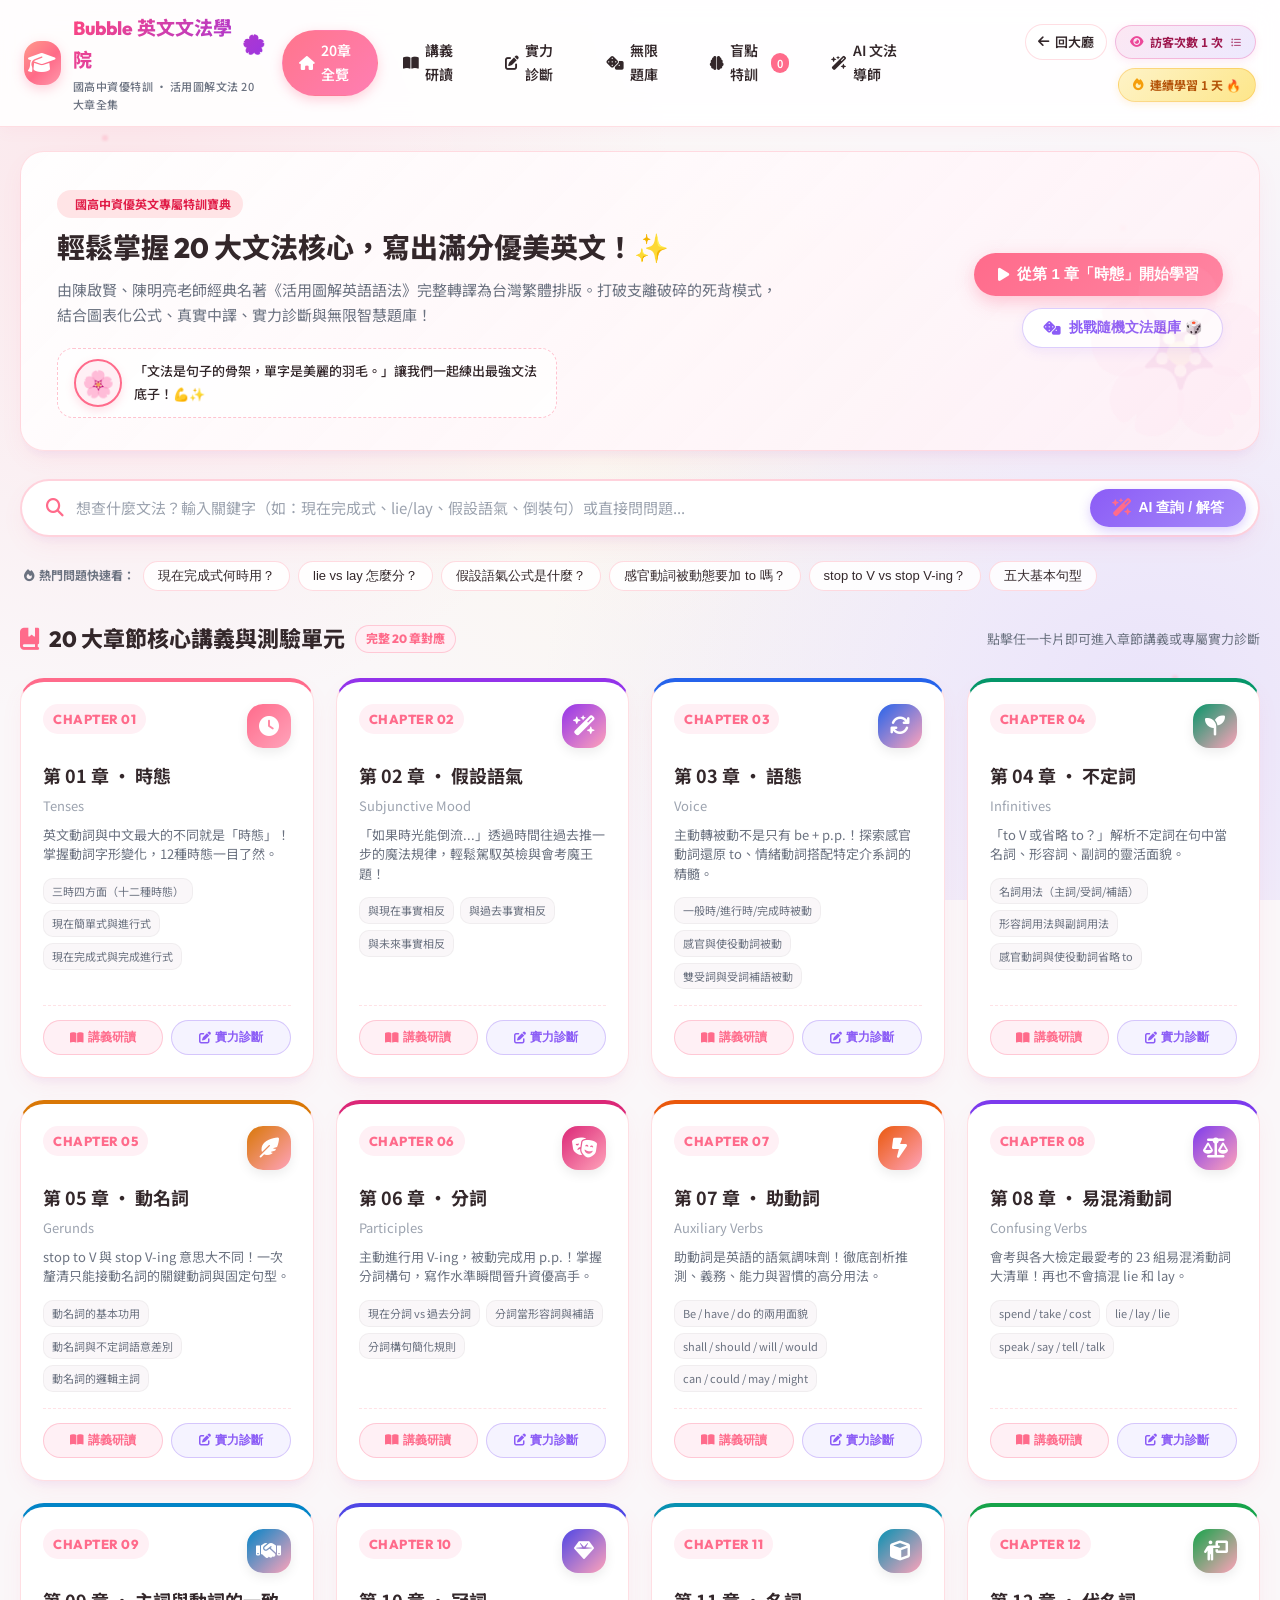
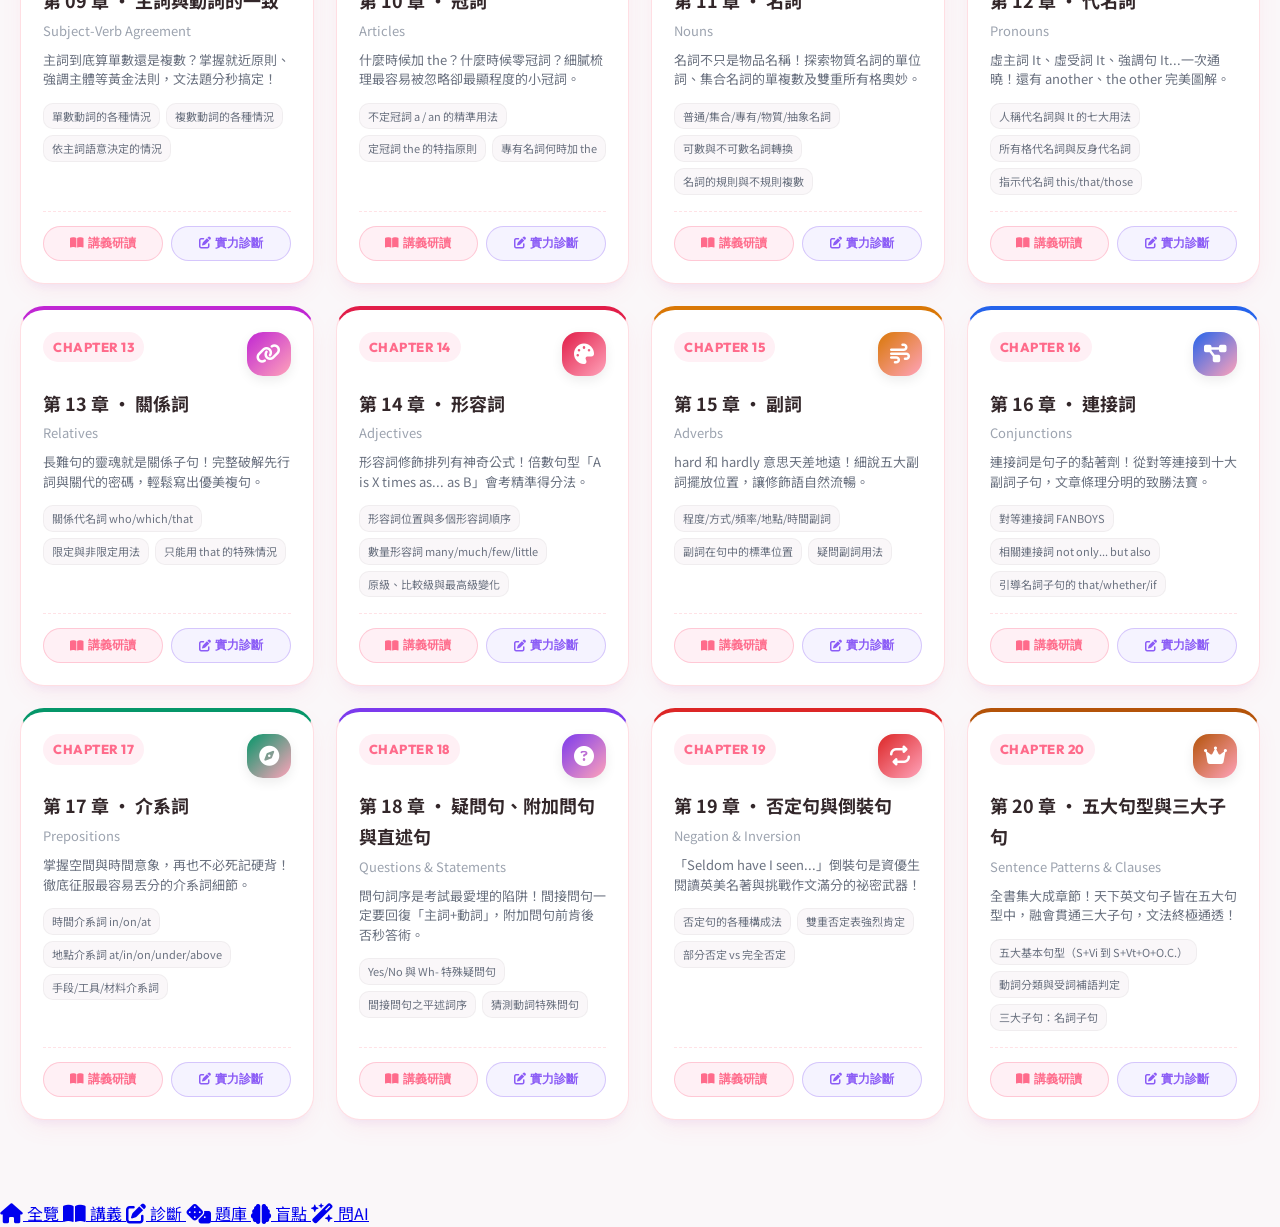
==== english/index.html @ b37dc312 "feat(english): persist student quiz login per (IP, Date) so same IP on same day only logs in once un" ====
<!DOCTYPE html>
<html lang="zh-TW">
<head>
  <meta charset="UTF-8">
  <meta name="viewport" content="width=device-width, initial-scale=1.0, maximum-scale=1.0, user-scalable=no">
  <title>🌸 Bubble 夢幻英文文法學院 | 國高中資優特訓 (活用圖解英語語法全集)</title>
  <!-- Google Fonts -->
  <link rel="preconnect" href="https://fonts.googleapis.com">
  <link rel="preconnect" href="https://fonts.gstatic.com" crossorigin>
  <link href="https://fonts.googleapis.com/css2?family=Noto+Sans+TC:wght@400;500;700;900&family=Nunito:wght@600;700;800;900&family=Outfit:wght@500;600;700;800&display=swap" rel="stylesheet">
  <!-- FontAwesome -->
  <link rel="stylesheet" href="https://cdnjs.cloudflare.com/ajax/libs/font-awesome/6.5.1/css/all.min.css">
  <!-- Marked.js for Markdown parsing -->
  <script src="js/marked.min.js"></script>
  <!-- Stylesheet -->
  <link rel="stylesheet" href="css/style.css">
</head>
<body>
  <!-- Background Sparkles -->
  <div class="sparkle-bg">
    <div class="sparkle-dot" style="top: 15%; left: 8%;"></div>
    <div class="sparkle-dot" style="top: 25%; right: 12%; animation-delay: 2s;"></div>
    <div class="sparkle-dot" style="top: 55%; left: 18%; animation-delay: 4s;"></div>
    <div class="sparkle-dot" style="top: 75%; right: 8%; animation-delay: 1s;"></div>
    <div class="sparkle-dot" style="top: 85%; left: 45%; animation-delay: 5s;"></div>
  </div>

  <!-- Header -->
  <header class="app-header">
    <div class="brand-area" onclick="window.app.navigateTo('home')">
      <div class="brand-logo">
        <i class="fa-solid fa-graduation-cap"></i>
      </div>
      <div class="brand-text">
        <h1>Bubble 英文文法學院 <span>🌸</span></h1>
        <p>國高中資優特訓 · 活用圖解文法 20 大章全集</p>
      </div>
    </div>

    <nav class="header-nav">
      <a class="nav-link active" data-view="home" href="#home">
        <i class="fa-solid fa-house"></i> 20章全覽
      </a>
      <a class="nav-link" data-view="reader" href="#reader">
        <i class="fa-solid fa-book-open"></i> 講義研讀
      </a>
      <a class="nav-link" data-view="quiz" href="#quiz">
        <i class="fa-solid fa-pen-to-square"></i> 實力診斷
      </a>
      <a class="nav-link" data-view="generator" href="#generator">
        <i class="fa-solid fa-dice"></i> 無限題庫
      </a>
      <a class="nav-link" data-view="mistakes" href="#mistakes">
        <i class="fa-solid fa-brain"></i> 盲點特訓
        <span class="mistake-total-count" style="background: var(--primary); color: #fff; font-size: 11px; padding: 1px 6px; border-radius: 99px; margin-left: 2px;">0</span>
      </a>
      <a class="nav-link" data-view="ai-tutor" href="#ai">
        <i class="fa-solid fa-wand-magic-sparkles"></i> AI 文法導師
      </a>
    </nav>

    <div class="header-right-group" style="display: flex; align-items: center; gap: 8px; flex-wrap: wrap; justify-content: flex-end;">
      <a class="nav-link" href="../index.html" style="background: rgba(255,255,255,0.7); border: 1px solid var(--border-card); font-size: 13px; padding: 6px 12px;" title="返回國中學科全能特訓大廳">
        <i class="fa-solid fa-arrow-left"></i> 回大廳
      </a>
      <div class="visitor-badge" onclick="window.app && window.app.openVisitorLogModal()" style="cursor: pointer;" title="點擊查看所有訪客 IP 紀錄清單 📋（同 IP 同日僅計 1 次）">
        <i class="fa-solid fa-eye" style="color: #EC4899;"></i>
        <span>訪客次數 <strong id="visitor-count">1</strong></span>
        <i class="fa-solid fa-list-ul" style="font-size: 10px; opacity: 0.7; margin-left: 2px;"></i>
      </div>
      <div class="streak-badge" title="連續學習天數紀錄 🔥">
        <i class="fa-solid fa-fire" style="color: #F59E0B;"></i>
        <span>連續學習 <strong id="streak-count">1 天</strong> 🔥</span>
      </div>
    </div>
  </header>

  <!-- Main Content Container -->
  <main class="main-container">

    <!-- ==========================================
         VIEW 1: HOME (20 CHAPTERS GRID & HERO)
         ========================================== -->
    <section class="app-view active" id="view-home">
      <!-- Hero Welcome Card -->
      <div class="hero-card">
        <div class="hero-content">
          <div class="hero-tag">
            <i class="fa-solid fa-sparkles"></i> 國高中資優英文專屬特訓寶典
          </div>
          <h2 class="hero-title">輕鬆掌握 20 大文法核心，寫出滿分優美英文！✨</h2>
          <p class="hero-desc">
            由陳啟賢、陳明亮老師經典名著《活用圖解英語語法》完整轉譯為台灣繁體排版。打破支離破碎的死背模式，結合圖表化公式、真實中譯、實力診斷與無限智慧題庫！
          </p>
          <div class="hero-mascot-box">
            <div class="mascot-avatar">🌸</div>
            <div class="mascot-speech" id="mascot-speech-text">
              今天也要精神滿滿學文法喔！掌握動詞時態，英文就像搭上火箭一樣飛速進步！🚀✨
            </div>
          </div>
        </div>

        <div class="hero-actions">
          <button class="btn-primary" onclick="window.app.navigateTo('reader', 1)">
            <i class="fa-solid fa-play"></i> 從第 1 章「時態」開始學習
          </button>
          <button class="btn-secondary" onclick="window.app.navigateTo('generator')">
            <i class="fa-solid fa-dice"></i> 挑戰隨機文法題庫 🎲
          </button>
        </div>
      </div>

      <!-- Quick AI Search & Question Bar -->
      <div class="search-ai-bar">
        <i class="fa-solid fa-magnifying-glass"></i>
        <input type="text" id="home-search-input" class="search-ai-input" placeholder="想查什麼文法？輸入關鍵字（如：現在完成式、lie/lay、假設語氣、倒裝句）或直接問問題...">
        <button id="home-search-btn" class="search-ai-btn">
          <i class="fa-solid fa-wand-magic-sparkles"></i> AI 查詢 / 解答
        </button>
      </div>

      <!-- Quick Question Chips -->
      <div class="quick-chips-row">
        <span class="chip-label"><i class="fa-solid fa-fire"></i> 熱門問題快速看：</span>
        <button class="grammar-chip" data-query="現在完成式何時用？">現在完成式何時用？</button>
        <button class="grammar-chip" data-query="lie 和 lay 怎麼分？">lie vs lay 怎麼分？</button>
        <button class="grammar-chip" data-query="假設語氣公式是什麼？">假設語氣公式是什麼？</button>
        <button class="grammar-chip" data-query="感官動詞被動態要注意什麼？">感官動詞被動態要加 to 嗎？</button>
        <button class="grammar-chip" data-query="stop to V 跟 stop V-ing 的差別？">stop to V vs stop V-ing？</button>
        <button class="grammar-chip" data-query="五大基本句型怎麼分？">五大基本句型</button>
      </div>

      <!-- 20 Chapters Grid Section -->
      <div class="section-header">
        <h3 class="section-title">
          <i class="fa-solid fa-book-bookmark" style="color: var(--primary);"></i>
          <span>20 大章節核心講義與測驗單元</span>
          <span class="badge">完整 20 章對應</span>
        </h3>
        <div style="font-size: 13px; color: var(--text-muted);">
          點擊任一卡片即可進入章節講義或專屬實力診斷
        </div>
      </div>

      <div class="chapters-grid" id="chapters-grid">
        <!-- Rendered by chapters-meta.js & app.js -->
      </div>
    </section>

    <!-- ==========================================
         VIEW 2: READER (講義閱讀器)
         ========================================== -->
    <section class="app-view" id="view-reader">
      <!-- Toolbar -->
      <div class="reader-toolbar">
        <div class="reader-nav-controls">
          <button class="btn-tool" id="reader-prev-btn">
            <i class="fa-solid fa-chevron-left"></i> 上一章
          </button>
          <select id="reader-chapter-dropdown" class="reader-select chapter-picker-select">
            <!-- Populated by JS -->
          </select>
          <button class="btn-tool" id="reader-next-btn">
            下一章 <i class="fa-solid fa-chevron-right"></i>
          </button>
        </div>

        <div style="display: flex; align-items: center; gap: 8px;">
          <span style="font-size: 13px; color: var(--text-muted); font-weight: 600;">字體：</span>
          <button class="btn-tool" onclick="window.app.reader.changeFontSize(-1)">A-</button>
          <button class="btn-tool" onclick="window.app.reader.changeFontSize(1)">A+</button>
          <button class="btn-tool" onclick="window.app.navigateTo('quiz', window.app.currentChapterId)" style="background: var(--accent-pink); color: var(--primary); border-color: rgba(255,107,139,0.3);">
            <i class="fa-solid fa-pen-to-square"></i> 本章實力診斷
          </button>
        </div>
      </div>

      <!-- Layout: Sidebar TOC + Main Reader Paper -->
      <div class="reader-content-layout">
        <!-- Sidebar TOC -->
        <aside class="reader-sidebar">
          <div class="sidebar-title">
            <i class="fa-solid fa-list-ul" style="color: var(--primary);"></i>
            <span>本章講義目錄導覽</span>
          </div>
          <ul class="toc-list" id="reader-toc-list">
            <!-- Generated from H2/H3 -->
          </ul>
        </aside>

        <!-- Main Lecture Paper -->
        <article class="reader-paper">
          <div id="reader-markdown-content" class="markdown-body">
            <!-- Injected by reader.js -->
          </div>

          <div class="reader-footer-actions">
            <button class="btn-secondary" onclick="window.app.navigateTo('home')">
              <i class="fa-solid fa-house"></i> 回到 20 章全覽
            </button>
            <button class="btn-primary" onclick="window.app.navigateTo('quiz', window.app.currentChapterId)">
              <i class="fa-solid fa-pen-to-square"></i> 立即檢測！本章實力診斷 ✍️
            </button>
          </div>
        </article>
      </div>
    </section>

    <!-- ==========================================
         VIEW 3: QUIZ (實力診斷測驗)
         ========================================== -->
    <section class="app-view" id="view-quiz">
      <div class="quiz-container">
        <!-- Quiz Header -->
        <div class="quiz-header-card">
          <div class="quiz-title-group">
            <h2 id="quiz-header-title">
              <i class="fa-solid fa-clipboard-check" style="color: var(--primary);"></i>
              <span>實力診斷測驗</span>
            </h2>
            <p id="quiz-header-sub">原書完整實力診斷試題 · 點擊選項立即揭曉名師診斷說明與中譯</p>
          </div>

          <div style="display: flex; gap: 10px; align-items: center;">
            <select class="reader-select chapter-picker-select" style="min-width: 200px;">
              <!-- Populated by JS -->
            </select>
            <button class="btn-tool" onclick="window.app.navigateTo('reader', window.app.currentChapterId)">
              <i class="fa-solid fa-book-open"></i> 查看講義
            </button>
          </div>

          <div class="quiz-progress-bar-container">
            <div class="quiz-progress-bar" id="quiz-progress-fill"></div>
          </div>

          <!-- Student Identity & Mistake Recording Status Bar -->
          <div class="mistake-toggle-bar">
            <div style="display: flex; align-items: center; gap: 10px; flex-wrap: wrap;">
              <span class="current-quiz-user-badge" style="font-size: 13px; padding: 4px 12px; border-radius: 99px; border: 1px solid rgba(255, 107, 139, 0.45); background: #FFF0F5; color: #BE185D;">
                <i class="fa-solid fa-user-graduate"></i> 目前作答學員：<strong>未設定</strong>
              </span>
              <span class="mistake-record-status-pill" style="font-size: 12px; padding: 3px 10px; border-radius: 99px; font-weight: 700; background: #DCFCE7; color: #15803D;">● 錯題自動歸檔</span>
            </div>
            <div style="display: flex; align-items: center; gap: 8px; flex-wrap: wrap;">
              <button class="btn-tool" style="font-size: 12.5px; padding: 5px 12px;" onclick="window.app.openQuizUserModal()">
                <i class="fa-solid fa-user-pen"></i> 切換學員姓名 / Anonymous
              </button>
              <button class="btn-tool" style="font-size: 12.5px; padding: 5px 12px; background: #FFF0F5; color: var(--primary-dark); border-color: rgba(255,107,139,0.4);" onclick="window.app.navigateTo('mistakes')">
                <i class="fa-solid fa-brain"></i> 查看專屬盲點與特訓 (<span class="mistake-total-count">0</span> 題)
              </button>
            </div>
          </div>
        </div>

        <!-- Questions List Container -->
        <div id="quiz-questions-list">
          <!-- Injected by quiz-engine.js -->
        </div>
      </div>
    </section>

    <!-- ==========================================
         VIEW 4: GENERATOR (無限題庫產生器)
         ========================================== -->
    <section class="app-view" id="view-generator">
      <div class="quiz-container">
        <!-- Settings Card -->
        <div class="generator-settings-card">
          <div style="margin-bottom: 20px;">
            <h2 style="font-family: var(--font-heading); font-size: 24px; color: var(--text-main); display: flex; align-items: center; gap: 10px;">
              <i class="fa-solid fa-dice" style="color: var(--secondary);"></i>
              <span>無限智慧文法題庫產生器</span>
            </h2>
            <p style="font-size: 14px; color: var(--text-muted); margin-top: 4px;">
              依據課綱重點與各單元文法規則，隨機抽取題目進行強化特訓，每次練習都是全新題目！
            </p>
          </div>

          <div class="settings-grid">
            <div class="setting-group">
              <label><i class="fa-solid fa-book"></i> 選擇訓練單元</label>
              <select id="gen-chapter-select" class="setting-select">
                <!-- Populated by JS -->
              </select>
            </div>

            <div class="setting-group">
              <label><i class="fa-solid fa-list-ol"></i> 挑戰題數</label>
              <select id="gen-count-select" class="setting-select">
                <option value="5">5 題速練 (約 3 分鐘)</option>
                <option value="10" selected>10 題特訓 (約 7 分鐘)</option>
                <option value="20">20 題模考 (約 15 分鐘)</option>
                <option value="30">30 題資優挑戰 (約 25 分鐘)</option>
              </select>
            </div>

            <div class="setting-group">
              <label><i class="fa-solid fa-ranking-star"></i> 難度設定</label>
              <select id="gen-level-select" class="setting-select">
                <option value="all" selected>🌟 循序漸進 (綜合難度)</option>
                <option value="1">🌱 Level 1: 基礎扎根</option>
                <option value="2">🌸 Level 2: 實戰進階</option>
                <option value="3">👑 Level 3: 資優特訓</option>
              </select>
            </div>
          </div>

          <button id="start-generator-btn" class="btn-primary" style="width: 100%; justify-content: center; padding: 14px;">
            <i class="fa-solid fa-arrows-rotate"></i> 隨機生成專屬測驗 🎲
          </button>

          <!-- Student Identity & Mistake Recording Status Bar -->
          <div class="mistake-toggle-bar" style="margin-top: 16px;">
            <div style="display: flex; align-items: center; gap: 10px; flex-wrap: wrap;">
              <span class="current-quiz-user-badge" style="font-size: 13px; padding: 4px 12px; border-radius: 99px; border: 1px solid rgba(255, 107, 139, 0.45); background: #FFF0F5; color: #BE185D;">
                <i class="fa-solid fa-user-graduate"></i> 目前作答學員：<strong>未設定</strong>
              </span>
              <span class="mistake-record-status-pill" style="font-size: 12px; padding: 3px 10px; border-radius: 99px; font-weight: 700; background: #DCFCE7; color: #15803D;">● 錯題自動歸檔</span>
            </div>
            <div style="display: flex; align-items: center; gap: 8px; flex-wrap: wrap;">
              <button class="btn-tool" style="font-size: 12.5px; padding: 5px 12px;" onclick="window.app.openQuizUserModal()">
                <i class="fa-solid fa-user-pen"></i> 切換學員姓名 / Anonymous
              </button>
              <button class="btn-tool" style="font-size: 12.5px; padding: 5px 12px; background: #FFF0F5; color: var(--primary-dark); border-color: rgba(255,107,139,0.4);" onclick="window.app.navigateTo('mistakes')">
                <i class="fa-solid fa-brain"></i> 查看專屬盲點與特訓 (<span class="mistake-total-count">0</span> 題)
              </button>
            </div>
          </div>
        </div>

        <!-- Generated Questions Container -->
        <div id="generator-questions-list">
          <!-- Injected by generator.js -->
        </div>
      </div>
    </section>

    <!-- ==========================================
         VIEW 4.5: MISTAKES & BLIND SPOT ANALYZER (錯題盲點診斷與動態特訓)
         ========================================== -->
    <section class="app-view" id="view-mistakes">
      <div class="quiz-container">
        <div class="generator-settings-card" style="border-top: 4px solid var(--primary);">
          <div style="display: flex; justify-content: space-between; align-items: flex-start; flex-wrap: wrap; gap: 14px; margin-bottom: 16px;">
            <div>
              <h2 style="font-family: var(--font-heading); font-size: 24px; color: var(--text-main); display: flex; align-items: center; gap: 10px;">
                <i class="fa-solid fa-brain" style="color: var(--primary);"></i>
                <span>多學員專屬錯題本 ＆ 學習盲點客製化特訓中心</span>
              </h2>
              <p style="font-size: 14px; color: var(--text-muted); margin-top: 4px;">
                每位學員擁有獨立的錯題紀錄與盲點分析報告，系統會依據該名學員誤選的錯誤答案，動態生成量身訂做的專屬剋星題型！
              </p>
            </div>

            <div style="display: flex; gap: 8px; align-items: center; flex-wrap: wrap;">
              <button class="btn-tool" style="font-size: 12.5px;" onclick="window.app.openQuizUserModal()">
                <i class="fa-solid fa-user-plus"></i> 新增 / 切換作答學員
              </button>
              <button class="btn-tool" style="font-size: 12.5px; color: #EF4444;" onclick="window.app.clearAllMistakeRecords()">
                <i class="fa-solid fa-trash-can"></i> 清空目前學員錯題
              </button>
            </div>
          </div>

          <!-- Multi-User Profile Selector Bar -->
          <div id="mistake-user-selector-bar" style="margin-bottom: 18px; padding: 12px 16px; background: #FFF9FB; border: 1px solid var(--border-card); border-radius: 14px;">
            <!-- Populated dynamically by app.js -->
          </div>

          <!-- Dynamic Blind Spot Targeted Quiz Bar -->
          <div style="background: linear-gradient(135deg, #FFF0F5 0%, #F3E8FF 100%); border: 1px solid rgba(255, 107, 139, 0.35); border-radius: 16px; padding: 16px 20px; display: flex; justify-content: space-between; align-items: center; flex-wrap: wrap; gap: 14px;">
            <div>
              <div style="font-weight: 800; font-size: 16px; color: var(--primary-dark); display: flex; align-items: center; gap: 6px;">
                <i class="fa-solid fa-bullseye"></i> 針對「<span class="active-mistake-user-name">目前學員</span>」的學習盲點動態產生客製化測驗
              </div>
              <div style="font-size: 13px; color: var(--text-muted); margin-top: 3px;">
                結合該學員之「歷史錯題選項重排複測」＋「同盲點單元題庫」＋「AI 動態變體題型」，每道題目皆為個人化量身打造！
              </div>
            </div>
            <div style="display: flex; gap: 10px; align-items: center; flex-wrap: wrap;">
              <select id="blindspot-quiz-count" class="setting-select" style="min-width: 140px; padding: 8px 12px; background: #fff;">
                <option value="5">🎯 5 題盲點速攻</option>
                <option value="10" selected>🎯 10 題盲點特訓</option>
                <option value="15">🎯 15 題深度強化</option>
                <option value="20">🎯 20 題滿分突破</option>
              </select>
              <button class="btn-primary" onclick="window.app.startTargetedBlindSpotQuiz()">
                <i class="fa-solid fa-bolt"></i> 產生專屬客製化盲點測驗 🚀
              </button>
            </div>
          </div>
        </div>

        <!-- Dynamic Targeted Quiz Container (Shown when user clicks generate) -->
        <div id="blindspot-targeted-quiz-area" style="margin-bottom: 28px;"></div>

        <!-- Blind Spot Diagnostic Summary Cards -->
        <div id="blindspot-analysis-report" style="margin-bottom: 28px;"></div>

        <!-- Recorded Mistakes Detail List -->
        <div id="mistake-records-list"></div>
      </div>
    </section>

    <!-- ==========================================
         VIEW 5: AI TUTOR (智慧問答與全站搜尋)
         ========================================== -->
    <section class="app-view" id="view-ai-tutor">
      <div class="ai-tutor-container">
        <div class="chat-box">
          <!-- Chat Header -->
          <div class="chat-header">
            <div class="chat-mentor-info">
              <div class="mascot-avatar" style="width: 40px; height: 40px; font-size: 22px;">🌸</div>
              <div>
                <h3 style="font-size: 16px; font-weight: 700; color: var(--text-main);">Bubble 老師 (AI 英文文法導師)</h3>
                <p style="font-size: 12px; color: var(--text-muted);">24 小時線上解答任何文法疑難雜症 · 全站搜尋</p>
              </div>
            </div>
            <div style="font-size: 12px; color: #10B981; font-weight: 600; display: flex; align-items: center; gap: 4px;">
              <span style="width: 8px; height: 8px; background: #10B981; border-radius: 50%; display: inline-block;"></span>
              在線為妳解答
            </div>
          </div>

          <!-- Chat Messages Area -->
          <div class="chat-messages-area" id="chat-messages-area">
            <div class="chat-bubble assistant">
              🌸 嗨！我是妳的專屬英文文法導師 Bubble 老師！<br><br>
              無論妳是在閱讀講義時遇到不懂的句型，想詢問兩個容易搞混的動詞（例如 <strong>lie vs. lay</strong>），或是想知道某個文法公式的由來，都隨時輸入告訴我喔！我也能幫妳即時搜尋全書 20 個章節的重點講義喔！✨
            </div>
          </div>

          <!-- Chat Input Area -->
          <div class="chat-input-area">
            <input type="text" id="chat-user-input" class="chat-input" placeholder="請在此輸入妳的文法問題（例如：現在完成式和過去式怎麼分？、stop to V vs stop V-ing...）">
            <button id="chat-send-btn" class="search-ai-btn">
              <i class="fa-solid fa-paper-plane"></i> 發送
            </button>
          </div>
        </div>
      </div>
    </section>

  </main>

  <!-- Quiz Student Identity Prompt Modal -->
  <div class="visitor-modal-overlay" id="quiz-user-modal" onclick="if(event.target===this && window.app.canDismissQuizUserModal) window.app.closeQuizUserModal()" style="display: none; z-index: 2100;">
    <div class="visitor-modal-card" style="max-width: 540px;">
      <div class="visitor-modal-header">
        <div style="display: flex; align-items: center; gap: 10px;">
          <div style="width: 38px; height: 38px; border-radius: 12px; background: linear-gradient(135deg, #FF6B8B, #8B5CF6); color: #fff; display: flex; align-items: center; justify-content: center; font-size: 18px;">
            <i class="fa-solid fa-user-graduate"></i>
          </div>
          <div>
            <h3 id="quiz-user-modal-title" style="font-size: 18px; font-weight: 800; color: var(--text-main); margin: 0;">測驗學員身分登入 ／ 切換 🌸</h3>
            <p style="font-size: 12px; color: var(--text-muted); margin: 2px 0 0 0;">同 IP 同日內僅需設定一次，後續各章節測驗皆自動延用同一位學員身分</p>
          </div>
        </div>
        <button id="quiz-user-modal-close-btn" class="btn-tool" onclick="window.app.closeQuizUserModal()" style="padding: 6px 10px; display: none;" title="關閉視窗">
          <i class="fa-solid fa-xmark"></i>
        </button>
      </div>

      <div class="visitor-modal-body" style="padding: 22px 24px;">
        <!-- Existing Users Quick Select (Listed prominently for switching) -->
        <div id="quiz-existing-users-section" style="margin-bottom: 18px; display: none; background: #FFF9FB; border: 1px solid var(--border-card); border-radius: 14px; padding: 14px 16px;">
          <div style="font-size: 13px; font-weight: 800; color: var(--secondary); margin-bottom: 10px;">
            <i class="fa-solid fa-users"></i> 點選已儲存的學員名字直接切換／登入：
          </div>
          <div id="quiz-existing-users-chips" style="display: flex; flex-wrap: wrap; gap: 8px;">
            <!-- Populated dynamically -->
          </div>
        </div>

        <div style="margin-bottom: 16px;">
          <label style="display: block; font-size: 13.5px; font-weight: 700; color: var(--text-main); margin-bottom: 8px;">
            <i class="fa-solid fa-signature" style="color: var(--primary);"></i> 輸入新學員姓名或暱稱：
          </label>
          <div style="display: flex; gap: 8px;">
            <input type="text" id="quiz-user-name-input" class="setting-select" placeholder="例如：Bubble、宥希、小庭..." style="flex: 1; font-size: 15px; font-weight: 600;" onkeydown="if(event.key==='Enter') window.app.confirmQuizUserFromInput()">
            <button class="btn-primary" style="padding: 10px 18px; white-space: nowrap;" onclick="window.app.confirmQuizUserFromInput()">
              <i class="fa-solid fa-check"></i> 確認學員身分
            </button>
          </div>
        </div>

        <div style="border-top: 1px dashed var(--border-card); padding-top: 16px; display: flex; justify-content: space-between; align-items: center; flex-wrap: wrap; gap: 10px;">
          <div style="font-size: 12.5px; color: var(--text-muted);">
            不想記錄錯題嗎？
          </div>
          <button class="btn-tool" style="padding: 8px 16px; font-weight: 700; color: #4B5563; background: #F3F4F6; border-color: #D1D5DB;" onclick="window.app.selectQuizUser('anonymous')">
            <i class="fa-solid fa-user-secret"></i> 選擇 Anonymous (匿名測驗 · 不記錄錯題)
          </button>
        </div>
      </div>
    </div>
  </div>

  <!-- Visitor IP Log Modal -->
  <div class="visitor-modal-overlay" id="visitor-log-modal" onclick="if(event.target===this) window.app.closeVisitorLogModal()" style="display: none;">
    <div class="visitor-modal-card">
      <div class="visitor-modal-header">
        <div style="display: flex; align-items: center; gap: 10px;">
          <div style="width: 36px; height: 36px; border-radius: 10px; background: linear-gradient(135deg, #FF6B8B, #8B5CF6); color: #fff; display: flex; align-items: center; justify-content: center; font-size: 16px;">
            <i class="fa-solid fa-network-wired"></i>
          </div>
          <div>
            <h3 style="font-size: 17px; font-weight: 800; color: var(--text-main); margin: 0;">訪客 IP 紀錄與計數統計 🌸</h3>
            <p style="font-size: 12px; color: var(--text-muted); margin: 2px 0 0 0;">計數原則：同一 IP 於同一日內造訪僅計算 1 次，不同 IP 或隔日造訪才再計入（含連線裝置與瀏覽器資訊）</p>
          </div>
        </div>
        <button class="btn-tool" onclick="window.app.closeVisitorLogModal()" style="padding: 6px 10px;">
          <i class="fa-solid fa-xmark"></i>
        </button>
      </div>

      <div class="visitor-modal-summary" id="visitor-modal-summary">
        <!-- Populated dynamically -->
      </div>

      <div class="visitor-modal-body">
        <div style="display: flex; justify-content: space-between; align-items: center; margin-bottom: 10px; flex-wrap: wrap; gap: 8px;">
          <span style="font-size: 13px; font-weight: 700; color: var(--secondary);">
            <i class="fa-solid fa-clock-rotate-left"></i> 歷史訪客 IP 與裝置瀏覽器明細（最新優先）
          </span>
          <div style="display: flex; gap: 8px;">
            <button class="btn-tool" onclick="window.app.exportVisitorLogsCSV()" style="font-size: 12px; padding: 5px 12px;">
              <i class="fa-solid fa-download"></i> 匯出 CSV 紀錄
            </button>
          </div>
        </div>
        <div class="table-responsive" style="margin: 0; max-height: 360px; overflow-y: auto; border: 1px solid var(--border-card); border-radius: 12px;">
          <table class="visitor-log-table">
            <thead>
              <tr>
                <th>造訪日期</th>
                <th>訪客 IP 位址</th>
                <th>裝置機器 / 瀏覽器</th>
                <th>地區 / 電信商</th>
                <th>當日首次時間</th>
                <th>最後活動時間</th>
                <th>當日訪問</th>
              </tr>
            </thead>
            <tbody id="visitor-log-tbody">
              <tr>
                <td colspan="7" style="text-align: center; padding: 24px; color: var(--text-muted);">正在讀取訪客 IP 紀錄...</td>
              </tr>
            </tbody>
          </table>
        </div>
      </div>
    </div>
  </div>

  <!-- Mobile Bottom Navigation Bar -->
  <nav class="mobile-nav-bar">
    <a class="mobile-nav-item active" data-view="home" href="#home">
      <i class="fa-solid fa-house fa-lg"></i>
      <span>全覽</span>
    </a>
    <a class="mobile-nav-item" data-view="reader" href="#reader">
      <i class="fa-solid fa-book-open fa-lg"></i>
      <span>講義</span>
    </a>
    <a class="mobile-nav-item" data-view="quiz" href="#quiz">
      <i class="fa-solid fa-pen-to-square fa-lg"></i>
      <span>診斷</span>
    </a>
    <a class="mobile-nav-item" data-view="generator" href="#generator">
      <i class="fa-solid fa-dice fa-lg"></i>
      <span>題庫</span>
    </a>
    <a class="mobile-nav-item" data-view="mistakes" href="#mistakes">
      <i class="fa-solid fa-brain fa-lg"></i>
      <span>盲點</span>
    </a>
    <a class="mobile-nav-item" data-view="ai-tutor" href="#ai">
      <i class="fa-solid fa-wand-magic-sparkles fa-lg"></i>
      <span>問AI</span>
    </a>
  </nav>

  <!-- Application Scripts -->
  <script src="js/chapters-meta.js"></script>
  <script src="js/reader.js"></script>
  <script src="js/quiz-engine.js"></script>
  <script src="js/generator.js"></script>
  <script src="js/ai-tutor.js"></script>
  <script src="js/mistake-analyzer.js"></script>
  <script src="js/app.js"></script>
</body>
</html>
---- english/css/style.css ----
/* ==========================================================================
   Bubble 夢幻英文文法學院 - 主樣式表 (CSS)
   Aesthetic: Cute Pastel Sakura & Lavender Dream (少女粉紫優雅學習風)
   ========================================================================== */

:root {
  --primary: #FF6B8B;
  --primary-light: #FFA3BA;
  --primary-dark: #E04D70;
  --secondary: #8B5CF6;
  --secondary-light: #C4B5FD;
  --accent-pink: #FFF0F5;
  --accent-lavender: #F5F3FF;
  --accent-mint: #ECFDF5;
  --accent-yellow: #FEF3C7;
  --text-main: #33272A;
  --text-muted: #6B7280;
  --text-light: #9CA3AF;
  --bg-page: #FAF7F9;
  --bg-card: #FFFFFF;
  --border-card: rgba(255, 182, 193, 0.45);
  --shadow-soft: 0 10px 25px -5px rgba(255, 107, 139, 0.1), 0 8px 10px -6px rgba(139, 92, 246, 0.08);
  --shadow-hover: 0 20px 30px -10px rgba(255, 107, 139, 0.22), 0 10px 15px -5px rgba(139, 92, 246, 0.15);
  --radius-sm: 10px;
  --radius-md: 16px;
  --radius-lg: 24px;
  --radius-pill: 9999px;
  --font-heading: 'Outfit', 'Nunito', -apple-system, BlinkMacSystemFont, "Noto Sans TC", sans-serif;
  --font-body: 'Noto Sans TC', -apple-system, BlinkMacSystemFont, "Segoe UI", Roboto, sans-serif;
}

/* Reset & Global */
* {
  box-sizing: border-box;
  margin: 0;
  padding: 0;
  -webkit-tap-highlight-color: transparent;
}

body {
  font-family: var(--font-body);
  background-color: var(--bg-page);
  color: var(--text-main);
  line-height: 1.7;
  min-height: 100vh;
  position: relative;
  overflow-x: hidden;
  background-image: 
    radial-gradient(circle at 10% 20%, rgba(255, 182, 193, 0.25) 0%, transparent 40%),
    radial-gradient(circle at 90% 80%, rgba(196, 181, 253, 0.3) 0%, transparent 45%),
    radial-gradient(circle at 50% 50%, rgba(254, 243, 199, 0.18) 0%, transparent 50%);
  background-attachment: fixed;
}

/* Background Floating Sparkles */
.sparkle-bg {
  position: fixed;
  inset: 0;
  pointer-events: none;
  z-index: 0;
  overflow: hidden;
}

.sparkle-dot {
  position: absolute;
  width: 6px;
  height: 6px;
  background: var(--primary-light);
  border-radius: 50%;
  opacity: 0.35;
  filter: blur(1px);
  animation: floatSparkle 12s infinite ease-in-out;
}

@keyframes floatSparkle {
  0%, 100% { transform: translateY(0) scale(0.8); opacity: 0.2; }
  50% { transform: translateY(-30px) scale(1.3); opacity: 0.55; }
}

/* App Shell Layout */
.app-header {
  position: sticky;
  top: 0;
  z-index: 100;
  background: rgba(255, 255, 255, 0.88);
  backdrop-filter: blur(14px);
  -webkit-backdrop-filter: blur(14px);
  border-bottom: 1px solid var(--border-card);
  padding: 12px 24px;
  display: flex;
  align-items: center;
  justify-content: space-between;
  gap: 16px;
  box-shadow: 0 4px 15px rgba(255, 107, 139, 0.05);
}

.brand-area {
  display: flex;
  align-items: center;
  gap: 12px;
  cursor: pointer;
  text-decoration: none;
}

.brand-logo {
  width: 44px;
  height: 44px;
  border-radius: var(--radius-md);
  background: linear-gradient(135deg, #FF9A8B 0%, #FF6A88 55%, #FF99AC 100%);
  display: flex;
  align-items: center;
  justify-content: center;
  color: #fff;
  font-size: 22px;
  box-shadow: 0 4px 12px rgba(255, 107, 139, 0.3);
  transition: transform 0.25s ease;
}

.brand-area:hover .brand-logo {
  transform: rotate(10deg) scale(1.08);
}

.brand-text h1 {
  font-family: var(--font-heading);
  font-size: 19px;
  font-weight: 800;
  background: linear-gradient(135deg, #FF477E, #9333EA);
  -webkit-background-clip: text;
  -webkit-text-fill-color: transparent;
  display: flex;
  align-items: center;
  gap: 6px;
}

.brand-text p {
  font-size: 11px;
  color: var(--text-muted);
  font-weight: 500;
  letter-spacing: 0.5px;
}

/* Top Navigation */
.header-nav {
  display: flex;
  align-items: center;
  gap: 8px;
}

.nav-link {
  display: flex;
  align-items: center;
  gap: 6px;
  padding: 8px 16px;
  border-radius: var(--radius-pill);
  font-size: 14px;
  font-weight: 600;
  color: var(--text-main);
  background: transparent;
  border: 1px solid transparent;
  cursor: pointer;
  transition: all 0.2s ease;
  text-decoration: none;
}

.nav-link:hover {
  background: var(--accent-pink);
  color: var(--primary);
  border-color: rgba(255, 107, 139, 0.25);
  transform: translateY(-1px);
}

.nav-link.active {
  background: linear-gradient(135deg, #FF758C 0%, #FF7EB3 100%);
  color: #fff;
  box-shadow: 0 4px 12px rgba(255, 107, 139, 0.3);
}

.nav-link.active i {
  color: #fff;
}

.visitor-badge {
  display: flex;
  align-items: center;
  gap: 6px;
  padding: 6px 14px;
  border-radius: var(--radius-pill);
  background: linear-gradient(135deg, #FCE7F3, #EDE9FE);
  color: #9D174D;
  font-size: 12px;
  font-weight: 700;
  border: 1px solid rgba(236, 72, 153, 0.3);
  box-shadow: 0 2px 8px rgba(236, 72, 153, 0.12);
  white-space: nowrap;
  transition: all 0.2s ease;
}

.visitor-badge:hover {
  transform: translateY(-1px);
  box-shadow: 0 4px 12px rgba(236, 72, 153, 0.25);
  border-color: var(--primary);
}

/* Visitor IP Log Modal */
.visitor-modal-overlay {
  position: fixed;
  inset: 0;
  background: rgba(31, 41, 55, 0.45);
  backdrop-filter: blur(6px);
  z-index: 2000;
  display: flex;
  align-items: center;
  justify-content: center;
  padding: 16px;
  animation: fadeIn 0.2s ease;
}

.visitor-modal-card {
  background: #fff;
  border: 1.5px solid var(--border-card);
  border-radius: 22px;
  width: 100%;
  max-width: 780px;
  box-shadow: 0 20px 50px rgba(0, 0, 0, 0.18);
  overflow: hidden;
}

.visitor-modal-header {
  padding: 18px 22px;
  background: linear-gradient(135deg, #FFF0F5, #F5F3FF);
  border-bottom: 1px solid var(--border-card);
  display: flex;
  align-items: center;
  justify-content: space-between;
  gap: 12px;
}

.visitor-modal-summary {
  padding: 14px 22px;
  background: #FFFDF9;
  border-bottom: 1px dashed rgba(255, 107, 139, 0.25);
  display: flex;
  align-items: center;
  justify-content: space-between;
  flex-wrap: wrap;
  gap: 10px;
  font-size: 13px;
}

.visitor-modal-body {
  padding: 18px 22px 22px 22px;
}

.visitor-log-table {
  width: 100%;
  border-collapse: collapse;
  font-size: 13px;
}

.visitor-log-table th {
  background: #FCE7F3;
  color: #9D174D;
  font-weight: 700;
  padding: 10px 12px;
  text-align: left;
  position: sticky;
  top: 0;
  z-index: 1;
}

.visitor-log-table td {
  padding: 9px 12px;
  border-bottom: 1px solid rgba(0, 0, 0, 0.05);
  color: var(--text-main);
  white-space: nowrap;
}

.visitor-log-table tr:nth-child(even) td {
  background: #FFF9FB;
}

.streak-badge {
  display: flex;
  align-items: center;
  gap: 6px;
  padding: 6px 14px;
  border-radius: var(--radius-pill);
  background: linear-gradient(135deg, #FEF3C7, #FDE68A);
  color: #B45309;
  font-size: 12px;
  font-weight: 700;
  border: 1px solid rgba(245, 158, 11, 0.3);
  box-shadow: 0 2px 8px rgba(245, 158, 11, 0.15);
  white-space: nowrap;
}

/* Container */
.main-container {
  max-width: 1280px;
  margin: 0 auto;
  padding: 24px 20px 80px 20px;
  position: relative;
  z-index: 1;
}

/* View switcher */
.app-view {
  display: none;
  animation: fadeIn 0.3s ease;
}

.app-view.active {
  display: block;
}

@keyframes fadeIn {
  from { opacity: 0; transform: translateY(6px); }
  to { opacity: 1; transform: translateY(0); }
}

/* ==========================================================================
   VIEW: HOME (20 Chapters Grid & Hero)
   ========================================================================== */

.hero-card {
  background: linear-gradient(135deg, rgba(255, 255, 255, 0.95), rgba(255, 240, 245, 0.85));
  border: 1px solid var(--border-card);
  border-radius: var(--radius-lg);
  padding: 32px 36px;
  box-shadow: var(--shadow-soft);
  margin-bottom: 28px;
  display: flex;
  align-items: center;
  justify-content: space-between;
  gap: 24px;
  position: relative;
  overflow: hidden;
}

.hero-card::after {
  content: '🌸';
  position: absolute;
  right: -20px;
  bottom: -20px;
  font-size: 160px;
  opacity: 0.08;
  pointer-events: none;
}

.hero-content {
  flex: 1;
  max-width: 720px;
}

.hero-tag {
  display: inline-flex;
  align-items: center;
  gap: 6px;
  padding: 4px 12px;
  border-radius: var(--radius-pill);
  background: #FFE4E6;
  color: #E11D48;
  font-size: 12px;
  font-weight: 700;
  margin-bottom: 12px;
}

.hero-title {
  font-family: var(--font-heading);
  font-size: 28px;
  font-weight: 800;
  color: var(--text-main);
  margin-bottom: 10px;
  line-height: 1.3;
}

.hero-desc {
  font-size: 15px;
  color: var(--text-muted);
  margin-bottom: 20px;
}

.hero-mascot-box {
  display: flex;
  align-items: center;
  gap: 12px;
  background: rgba(255, 255, 255, 0.7);
  padding: 10px 16px;
  border-radius: var(--radius-md);
  border: 1px dashed rgba(255, 107, 139, 0.4);
  max-width: 500px;
}

.mascot-avatar {
  width: 48px;
  height: 48px;
  border-radius: 50%;
  background: #FFF0F5;
  border: 2px solid var(--primary);
  display: flex;
  align-items: center;
  justify-content: center;
  font-size: 26px;
  flex-shrink: 0;
  box-shadow: 0 4px 10px rgba(255, 107, 139, 0.2);
}

.mascot-speech {
  font-size: 13px;
  color: var(--text-main);
  font-weight: 500;
}

.hero-actions {
  display: flex;
  flex-direction: column;
  gap: 12px;
  align-items: flex-end;
}

.btn-primary {
  display: inline-flex;
  align-items: center;
  gap: 8px;
  padding: 12px 24px;
  border-radius: var(--radius-pill);
  background: linear-gradient(135deg, #FF6B8B, #FF85A2);
  color: #fff;
  font-weight: 700;
  font-size: 15px;
  border: none;
  cursor: pointer;
  box-shadow: 0 6px 18px rgba(255, 107, 139, 0.35);
  transition: all 0.25s ease;
  text-decoration: none;
}

.btn-primary:hover {
  transform: translateY(-2px) scale(1.02);
  box-shadow: 0 8px 24px rgba(255, 107, 139, 0.45);
}

.btn-secondary {
  display: inline-flex;
  align-items: center;
  gap: 8px;
  padding: 10px 20px;
  border-radius: var(--radius-pill);
  background: #fff;
  color: var(--secondary);
  font-weight: 700;
  font-size: 14px;
  border: 1px solid rgba(139, 92, 246, 0.3);
  cursor: pointer;
  box-shadow: 0 4px 12px rgba(139, 92, 246, 0.1);
  transition: all 0.2s ease;
}

.btn-secondary:hover {
  background: var(--accent-lavender);
  border-color: var(--secondary);
  transform: translateY(-1px);
}

/* Quick Search & AI Question Box */
.search-ai-bar {
  background: #fff;
  border: 2px solid rgba(255, 107, 139, 0.3);
  border-radius: var(--radius-pill);
  padding: 8px 12px 8px 24px;
  display: flex;
  align-items: center;
  gap: 12px;
  box-shadow: var(--shadow-soft);
  margin-bottom: 24px;
  transition: all 0.25s ease;
}

.search-ai-bar:focus-within {
  border-color: var(--primary);
  box-shadow: 0 10px 25px rgba(255, 107, 139, 0.25);
}

.search-ai-bar i {
  color: var(--primary);
  font-size: 18px;
}

.search-ai-input {
  flex: 1;
  border: none;
  outline: none;
  font-size: 15px;
  font-family: inherit;
  color: var(--text-main);
  background: transparent;
}

.search-ai-input::placeholder {
  color: var(--text-light);
}

.search-ai-btn {
  background: linear-gradient(135deg, #8B5CF6, #A78BFA);
  color: #fff;
  border: none;
  padding: 10px 22px;
  border-radius: var(--radius-pill);
  font-weight: 700;
  font-size: 14px;
  cursor: pointer;
  display: flex;
  align-items: center;
  gap: 6px;
  box-shadow: 0 4px 12px rgba(139, 92, 246, 0.3);
  transition: transform 0.2s ease;
}

.search-ai-btn:hover {
  transform: scale(1.03);
}

/* Quick chips */
.quick-chips-row {
  display: flex;
  align-items: center;
  gap: 8px;
  flex-wrap: wrap;
  margin-bottom: 30px;
  padding: 0 4px;
}

.chip-label {
  font-size: 12px;
  font-weight: 700;
  color: var(--text-muted);
  display: flex;
  align-items: center;
  gap: 4px;
}

.grammar-chip {
  background: rgba(255, 255, 255, 0.85);
  border: 1px solid rgba(255, 182, 193, 0.5);
  border-radius: var(--radius-pill);
  padding: 5px 14px;
  font-size: 13px;
  color: var(--text-main);
  cursor: pointer;
  transition: all 0.2s ease;
  white-space: nowrap;
}

.grammar-chip:hover {
  background: var(--primary);
  color: #fff;
  border-color: var(--primary);
  transform: translateY(-2px);
  box-shadow: 0 4px 12px rgba(255, 107, 139, 0.25);
}

/* 20 Chapters Section */
.section-header {
  display: flex;
  align-items: center;
  justify-content: space-between;
  margin-bottom: 20px;
}

.section-title {
  font-family: var(--font-heading);
  font-size: 22px;
  font-weight: 800;
  color: var(--text-main);
  display: flex;
  align-items: center;
  gap: 10px;
}

.section-title span.badge {
  font-size: 12px;
  padding: 3px 10px;
  border-radius: var(--radius-pill);
  background: var(--accent-pink);
  color: var(--primary);
  border: 1px solid rgba(255, 107, 139, 0.3);
}

/* Chapters Grid */
.chapters-grid {
  display: grid;
  grid-template-columns: repeat(auto-fill, minmax(290px, 1fr));
  gap: 22px;
}

.chapter-card {
  background: var(--bg-card);
  border: 1px solid var(--border-card);
  border-radius: var(--radius-lg);
  padding: 22px;
  box-shadow: var(--shadow-soft);
  transition: all 0.3s cubic-bezier(0.2, 0.8, 0.2, 1);
  display: flex;
  flex-direction: column;
  justify-content: space-between;
  position: relative;
  overflow: hidden;
  cursor: pointer;
}

.chapter-card:hover {
  transform: translateY(-5px);
  box-shadow: var(--shadow-hover);
  border-color: var(--primary);
}

.chapter-card-top {
  display: flex;
  align-items: flex-start;
  justify-content: space-between;
  margin-bottom: 12px;
}

.chapter-badge-num {
  font-family: var(--font-heading);
  font-size: 13px;
  font-weight: 800;
  padding: 4px 10px;
  border-radius: var(--radius-pill);
  background: var(--accent-pink);
  color: var(--primary);
  letter-spacing: 0.5px;
}

.chapter-icon-circle {
  width: 44px;
  height: 44px;
  border-radius: var(--radius-md);
  display: flex;
  align-items: center;
  justify-content: center;
  font-size: 20px;
  color: #fff;
  box-shadow: 0 4px 12px rgba(0, 0, 0, 0.08);
}

.chapter-title {
  font-size: 18px;
  font-weight: 700;
  color: var(--text-main);
  margin-bottom: 4px;
  display: flex;
  align-items: baseline;
  gap: 8px;
}

.chapter-en-title {
  font-size: 13px;
  color: var(--text-light);
  font-weight: 400;
}

.chapter-desc {
  font-size: 13px;
  color: var(--text-muted);
  line-height: 1.5;
  margin-bottom: 14px;
}

.chapter-subtopics {
  display: flex;
  flex-wrap: wrap;
  gap: 6px;
  margin-bottom: 16px;
}

.subtopic-pill {
  font-size: 11px;
  padding: 3px 8px;
  border-radius: var(--radius-sm);
  background: var(--bg-page);
  color: var(--text-muted);
  border: 1px solid rgba(0, 0, 0, 0.04);
}

.chapter-card-footer {
  display: flex;
  align-items: center;
  gap: 8px;
  padding-top: 14px;
  border-top: 1px dashed rgba(255, 182, 193, 0.4);
}

.btn-card-action {
  flex: 1;
  padding: 8px 10px;
  border-radius: var(--radius-pill);
  font-size: 12px;
  font-weight: 700;
  border: none;
  cursor: pointer;
  display: flex;
  align-items: center;
  justify-content: center;
  gap: 4px;
  transition: all 0.2s ease;
}

.btn-read {
  background: var(--accent-pink);
  color: var(--primary);
  border: 1px solid rgba(255, 107, 139, 0.3);
}

.btn-read:hover {
  background: var(--primary);
  color: #fff;
}

.btn-quiz {
  background: var(--accent-lavender);
  color: var(--secondary);
  border: 1px solid rgba(139, 92, 246, 0.3);
}

.btn-quiz:hover {
  background: var(--secondary);
  color: #fff;
}

/* ==========================================================================
   VIEW: READER (章節閱讀器)
   ========================================================================== */

.reader-toolbar {
  background: #fff;
  border: 1px solid var(--border-card);
  border-radius: var(--radius-pill);
  padding: 10px 20px;
  display: flex;
  align-items: center;
  justify-content: space-between;
  box-shadow: var(--shadow-soft);
  margin-bottom: 24px;
  gap: 12px;
  flex-wrap: wrap;
}

.reader-nav-controls {
  display: flex;
  align-items: center;
  gap: 10px;
}

.btn-tool {
  padding: 8px 14px;
  border-radius: var(--radius-pill);
  background: var(--bg-page);
  border: 1px solid rgba(0, 0, 0, 0.08);
  font-size: 13px;
  font-weight: 600;
  cursor: pointer;
  color: var(--text-main);
  display: inline-flex;
  align-items: center;
  gap: 6px;
  transition: all 0.2s ease;
}

.btn-tool:hover {
  background: var(--accent-pink);
  color: var(--primary);
  border-color: var(--primary);
}

.reader-select {
  padding: 8px 16px;
  border-radius: var(--radius-pill);
  border: 1px solid var(--border-card);
  background: #fff;
  font-size: 14px;
  font-weight: 600;
  color: var(--text-main);
  outline: none;
  cursor: pointer;
}

.reader-content-layout {
  display: grid;
  grid-template-columns: 280px 1fr;
  gap: 28px;
  align-items: flex-start;
}

/* Sidebar TOC */
.reader-sidebar {
  background: #fff;
  border: 1px solid var(--border-card);
  border-radius: var(--radius-lg);
  padding: 20px;
  box-shadow: var(--shadow-soft);
  position: sticky;
  top: 86px;
  max-height: calc(100vh - 120px);
  overflow-y: auto;
}

.sidebar-title {
  font-size: 14px;
  font-weight: 700;
  color: var(--text-muted);
  text-transform: uppercase;
  letter-spacing: 0.5px;
  margin-bottom: 12px;
  display: flex;
  align-items: center;
  gap: 6px;
}

.toc-list {
  list-style: none;
}

.toc-item {
  padding: 8px 12px;
  border-radius: var(--radius-sm);
  font-size: 13px;
  color: var(--text-main);
  cursor: pointer;
  transition: all 0.15s ease;
  display: block;
  text-decoration: none;
  line-height: 1.4;
  margin-bottom: 4px;
}

.toc-item:hover, .toc-item.active {
  background: var(--accent-pink);
  color: var(--primary);
  font-weight: 600;
  transform: translateX(4px);
}

.toc-item.depth-3 {
  padding-left: 24px;
  font-size: 12px;
  color: var(--text-muted);
}

/* Reader Main Paper */
.reader-paper {
  background: #fff;
  border: 1px solid var(--border-card);
  border-radius: var(--radius-lg);
  padding: 40px 48px;
  box-shadow: var(--shadow-soft);
  min-height: 600px;
}

/* Markdown Content Elements */
.markdown-body {
  font-size: 16px;
  line-height: 1.85;
  color: var(--text-main);
}

.markdown-body h1 {
  font-family: var(--font-heading);
  font-size: 28px;
  color: var(--primary-dark);
  border-bottom: 2px solid var(--accent-pink);
  padding-bottom: 12px;
  margin-bottom: 24px;
}

.markdown-body h2 {
  font-size: 22px;
  color: var(--secondary);
  margin-top: 36px;
  margin-bottom: 16px;
  display: flex;
  align-items: center;
  gap: 8px;
}

.markdown-body h3 {
  font-size: 18px;
  color: #1F2937;
  margin-top: 24px;
  margin-bottom: 12px;
}

.markdown-body h4 {
  font-size: 16px;
  color: #374151;
  margin-top: 18px;
  margin-bottom: 10px;
}

.markdown-body p {
  margin-bottom: 14px;
}

.markdown-body ul, .markdown-body ol {
  padding-left: 24px;
  margin-bottom: 16px;
}

.markdown-body li {
  margin-bottom: 6px;
}

.table-responsive {
  width: 100%;
  overflow-x: auto;
  -webkit-overflow-scrolling: touch;
  margin: 20px 0;
}

.markdown-body table {
  width: 100%;
  border-collapse: separate;
  border-spacing: 0;
  margin: 0;
  border: 1px solid var(--border-card);
  border-radius: var(--radius-md);
  overflow: hidden;
}

.markdown-body code {
  background: rgba(139, 92, 246, 0.1);
  color: #6D28D9;
  padding: 2px 6px;
  border-radius: 5px;
  font-weight: 600;
  font-size: 0.92em;
  font-family: var(--font-heading), monospace;
}

.example-en strong {
  color: var(--primary-dark);
  background: rgba(255, 107, 139, 0.14);
  padding: 0 4px;
  border-radius: 4px;
}

.markdown-body th {
  background: var(--accent-pink);
  color: var(--primary-dark);
  font-weight: 700;
  padding: 12px 14px;
  text-align: left;
  border-bottom: 1px solid var(--border-card);
}

.markdown-body td {
  padding: 10px 14px;
  border-bottom: 1px solid rgba(0, 0, 0, 0.05);
  font-size: 14px;
}

.markdown-body tr:last-child td {
  border-bottom: none;
}

.markdown-body tr:nth-child(even) {
  background: #FFFDFE;
}

/* Custom Callout Containers */
.callout {
  border-radius: var(--radius-md);
  padding: 18px 22px;
  margin: 20px 0;
  border-left: 5px solid;
  position: relative;
}

.callout-title {
  font-weight: 700;
  font-size: 14px;
  margin-bottom: 8px;
  display: flex;
  align-items: center;
  gap: 6px;
}

.callout.note {
  background: #F0F9FF;
  border-color: #0284C7;
  color: #0369A1;
}

.callout.warn {
  background: #FFFBEB;
  border-color: #F59E0B;
  color: #B45309;
}

.callout.tip {
  background: #FAF5FF;
  border-color: #8B5CF6;
  color: #6D28D9;
}

.callout.formula {
  background: linear-gradient(135deg, #FFF0F5, #F5F3FF);
  border-color: #FF6B8B;
  color: #9D174D;
  font-weight: 600;
  font-family: var(--font-heading);
}

.callout.example {
  background: #FFF9FA;
  border-color: #FF85A2;
  border-left-width: 4px;
  padding: 14px 18px;
}

/* Example item inside example callout */
.example-item {
  padding: 10px 0;
  border-bottom: 1px dashed rgba(255, 107, 139, 0.25);
  position: relative;
}

.example-item:last-child {
  border-bottom: none;
}

.example-en {
  font-weight: 600;
  color: #1E293B;
  display: flex;
  align-items: center;
  justify-content: space-between;
  gap: 12px;
}

.example-zh {
  font-size: 14px;
  color: var(--text-muted);
  margin-top: 2px;
}

.example-hint {
  font-size: 13px;
  color: #D946EF;
  margin-top: 4px;
  padding-left: 8px;
  border-left: 2px solid #F0ABFC;
}

.btn-tts {
  background: none;
  border: none;
  color: var(--primary);
  font-size: 14px;
  cursor: pointer;
  padding: 4px 8px;
  border-radius: var(--radius-sm);
  transition: all 0.2s ease;
  opacity: 0.75;
}

.btn-tts:hover {
  opacity: 1;
  background: var(--accent-pink);
  transform: scale(1.15);
}

/* Bottom Reader Bar */
.reader-footer-actions {
  margin-top: 40px;
  padding-top: 24px;
  border-top: 1px solid var(--border-card);
  display: flex;
  align-items: center;
  justify-content: space-between;
}

/* ==========================================================================
   VIEW: QUIZ (實力診斷測驗)
   ========================================================================== */

.quiz-container {
  max-width: 900px;
  margin: 0 auto;
}

.quiz-header-card {
  background: #fff;
  border: 1px solid var(--border-card);
  border-radius: var(--radius-lg);
  padding: 28px;
  box-shadow: var(--shadow-soft);
  margin-bottom: 24px;
  display: flex;
  align-items: center;
  justify-content: space-between;
  gap: 16px;
  flex-wrap: wrap;
}

.quiz-title-group h2 {
  font-family: var(--font-heading);
  font-size: 24px;
  color: var(--text-main);
  display: flex;
  align-items: center;
  gap: 10px;
}

.quiz-title-group p {
  color: var(--text-muted);
  font-size: 14px;
}

.quiz-progress-bar-container {
  width: 100%;
  height: 8px;
  background: #F3F4F6;
  border-radius: var(--radius-pill);
  margin-top: 16px;
  overflow: hidden;
}

.quiz-progress-bar {
  height: 100%;
  width: 0%;
  background: linear-gradient(90deg, #FF6B8B, #8B5CF6);
  border-radius: var(--radius-pill);
  transition: width 0.3s ease;
}

/* Question Card */
.question-card {
  background: #fff;
  border: 1px solid var(--border-card);
  border-radius: var(--radius-lg);
  padding: 30px;
  box-shadow: var(--shadow-soft);
  margin-bottom: 20px;
  transition: all 0.25s ease;
}

.question-meta {
  display: flex;
  align-items: center;
  justify-content: space-between;
  margin-bottom: 14px;
}

.question-num-tag {
  font-size: 13px;
  font-weight: 700;
  color: var(--primary);
  background: var(--accent-pink);
  padding: 4px 12px;
  border-radius: var(--radius-pill);
}

.question-section-tag {
  font-size: 12px;
  color: var(--text-muted);
  font-weight: 600;
}

.question-text {
  font-size: 18px;
  font-weight: 600;
  color: var(--text-main);
  line-height: 1.6;
  margin-bottom: 20px;
}

.options-grid {
  display: flex;
  flex-direction: column;
  gap: 10px;
  margin-bottom: 18px;
}

.option-btn {
  text-align: left;
  padding: 14px 20px;
  border-radius: var(--radius-md);
  border: 1.5px solid #E5E7EB;
  background: #fff;
  font-size: 15px;
  font-weight: 500;
  color: var(--text-main);
  cursor: pointer;
  transition: all 0.2s ease;
  display: flex;
  align-items: center;
  gap: 12px;
}

.option-btn:hover:not(:disabled) {
  border-color: var(--primary);
  background: var(--accent-pink);
  transform: translateX(4px);
}

.option-letter {
  width: 28px;
  height: 28px;
  border-radius: 50%;
  background: #F3F4F6;
  display: flex;
  align-items: center;
  justify-content: center;
  font-weight: 700;
  font-size: 13px;
  color: var(--text-muted);
  flex-shrink: 0;
}

/* Option states */
.option-btn.correct {
  border-color: #10B981;
  background: #ECFDF5;
  color: #065F46;
}

.option-btn.correct .option-letter {
  background: #10B981;
  color: #fff;
}

.option-btn.wrong {
  border-color: #EF4444;
  background: #FEF2F2;
  color: #991B1B;
}

.option-btn.wrong .option-letter {
  background: #EF4444;
  color: #fff;
}

/* Explanation pop-in */
.explanation-card {
  display: none;
  background: linear-gradient(135deg, #FFF9FA, #F9F5FF);
  border: 1px solid rgba(255, 107, 139, 0.3);
  border-radius: var(--radius-md);
  padding: 20px;
  margin-top: 18px;
  animation: fadeIn 0.3s ease;
}

.explanation-card.show {
  display: block;
}

.explain-header {
  display: flex;
  align-items: center;
  gap: 8px;
  font-size: 14px;
  font-weight: 700;
  color: var(--primary-dark);
  margin-bottom: 8px;
}

.explain-translation {
  font-size: 14px;
  color: var(--text-muted);
  margin-bottom: 10px;
  padding-bottom: 8px;
  border-bottom: 1px dashed rgba(0, 0, 0, 0.08);
}

.explain-body {
  font-size: 14px;
  line-height: 1.7;
  color: var(--text-main);
  white-space: pre-line;
}

/* Mistake Recording Toggle Bar & Blind-Spot Analyzer UI */
.mistake-toggle-bar {
  width: 100%;
  margin-top: 14px;
  padding: 10px 16px;
  background: linear-gradient(135deg, #FFF5F8, #F5F3FF);
  border: 1px dashed rgba(255, 107, 139, 0.45);
  border-radius: 12px;
  display: flex;
  align-items: center;
  justify-content: space-between;
  flex-wrap: wrap;
  gap: 10px;
}

.mistake-toggle-label {
  display: inline-flex;
  align-items: center;
  gap: 8px;
  font-size: 13.5px;
  font-weight: 700;
  color: var(--text-main);
  cursor: pointer;
  user-select: none;
}

.mistake-toggle-label input[type="checkbox"] {
  width: 17px;
  height: 17px;
  accent-color: var(--primary);
  cursor: pointer;
}

.blindspot-inline-alert {
  margin-top: 14px;
  padding: 12px 16px;
  background: #FFF0F5;
  border: 1.5px solid rgba(244, 63, 94, 0.35);
  border-radius: 12px;
}

.blindspot-grid {
  display: grid;
  grid-template-columns: repeat(auto-fit, minmax(280px, 1fr));
  gap: 16px;
}

.blindspot-card {
  background: #fff;
  border: 1px solid var(--border-card);
  border-top: 4px solid var(--secondary);
  border-radius: 16px;
  padding: 18px 20px;
  box-shadow: var(--shadow-soft);
}

.mistake-compare-row {
  display: grid;
  grid-template-columns: repeat(auto-fit, minmax(220px, 1fr));
  gap: 12px;
  margin-bottom: 12px;
}

.wrong-choice-pill {
  background: #FEF2F2;
  border: 1.5px solid #FCA5A5;
  color: #991B1B;
  padding: 10px 14px;
  border-radius: 12px;
  font-size: 14px;
  display: flex;
  flex-direction: column;
  gap: 4px;
}

.correct-choice-pill {
  background: #ECFDF5;
  border: 1.5px solid #6EE7B7;
  color: #065F46;
  padding: 10px 14px;
  border-radius: 12px;
  font-size: 14px;
  display: flex;
  flex-direction: column;
  gap: 4px;
}

.pill-badge {
  font-size: 11.5px;
  font-weight: 800;
  opacity: 0.85;
}

/* ==========================================================================
   VIEW: GENERATOR (隨機題庫產生器)
   ========================================================================== */

.generator-settings-card {
  background: #fff;
  border: 1px solid var(--border-card);
  border-radius: var(--radius-lg);
  padding: 30px;
  box-shadow: var(--shadow-soft);
  margin-bottom: 28px;
}

.settings-grid {
  display: grid;
  grid-template-columns: repeat(auto-fit, minmax(220px, 1fr));
  gap: 20px;
  margin-bottom: 24px;
}

.setting-group label {
  display: block;
  font-size: 13px;
  font-weight: 700;
  color: var(--text-muted);
  margin-bottom: 8px;
}

.setting-select {
  width: 100%;
  padding: 12px 16px;
  border-radius: var(--radius-md);
  border: 1.5px solid var(--border-card);
  background: #fff;
  font-size: 14px;
  color: var(--text-main);
  outline: none;
}

.setting-select:focus {
  border-color: var(--primary);
}

/* ==========================================================================
   VIEW: AI TUTOR (智慧問答導師與搜尋)
   ========================================================================== */

.ai-tutor-container {
  max-width: 960px;
  margin: 0 auto;
}

.chat-box {
  background: #fff;
  border: 1px solid var(--border-card);
  border-radius: var(--radius-lg);
  box-shadow: var(--shadow-soft);
  display: flex;
  flex-direction: column;
  height: 640px;
  overflow: hidden;
}

.chat-header {
  padding: 18px 24px;
  background: linear-gradient(135deg, #FFF0F5, #F5F3FF);
  border-bottom: 1px solid var(--border-card);
  display: flex;
  align-items: center;
  justify-content: space-between;
}

.chat-mentor-info {
  display: flex;
  align-items: center;
  gap: 12px;
}

.chat-messages-area {
  flex: 1;
  padding: 24px;
  overflow-y: auto;
  display: flex;
  flex-direction: column;
  gap: 16px;
}

.chat-bubble {
  max-width: 80%;
  padding: 16px 20px;
  border-radius: 20px;
  font-size: 15px;
  line-height: 1.6;
  position: relative;
  word-break: break-word;
}

.chat-bubble.assistant {
  align-self: flex-start;
  background: #FFF5F7;
  border: 1px solid rgba(255, 107, 139, 0.25);
  color: var(--text-main);
  border-bottom-left-radius: 4px;
}

.chat-bubble.user {
  align-self: flex-end;
  background: linear-gradient(135deg, #8B5CF6, #A78BFA);
  color: #fff;
  border-bottom-right-radius: 4px;
  box-shadow: 0 4px 12px rgba(139, 92, 246, 0.25);
}

.chat-input-area {
  padding: 16px 20px;
  background: #fff;
  border-top: 1px solid var(--border-card);
  display: flex;
  align-items: center;
  gap: 12px;
}

.chat-input {
  flex: 1;
  padding: 12px 18px;
  border-radius: var(--radius-pill);
  border: 1.5px solid var(--border-card);
  outline: none;
  font-size: 14px;
  font-family: inherit;
}

.chat-input:focus {
  border-color: var(--primary);
}

/* ==========================================================================
   Mobile Responsiveness
   ========================================================================== */
@media (max-width: 768px) {
  .app-header {
    padding: 10px 16px;
  }
  
  .header-nav {
    display: none; /* Can be opened via mobile bottom bar or hamburger */
  }

  .mobile-nav-bar {
    display: flex;
    position: fixed;
    bottom: 0;
    left: 0;
    right: 0;
    background: rgba(255, 255, 255, 0.95);
    backdrop-filter: blur(12px);
    border-top: 1px solid var(--border-card);
    padding: 8px 12px;
    justify-content: space-around;
    z-index: 1000;
  }

  .mobile-nav-item {
    display: flex;
    flex-direction: column;
    align-items: center;
    font-size: 10px;
    font-weight: 700;
    color: var(--text-muted);
    text-decoration: none;
    gap: 3px;
  }

  .mobile-nav-item.active {
    color: var(--primary);
  }

  .reader-content-layout {
    grid-template-columns: 1fr;
  }

  .reader-sidebar {
    display: none;
  }

  .reader-paper {
    padding: 24px 18px;
  }

  .hero-card {
    padding: 24px 20px;
    flex-direction: column;
    align-items: flex-start;
  }

  .hero-actions {
    align-items: flex-start;
    width: 100%;
  }

  .btn-primary, .btn-secondary {
    width: 100%;
    justify-content: center;
  }
}
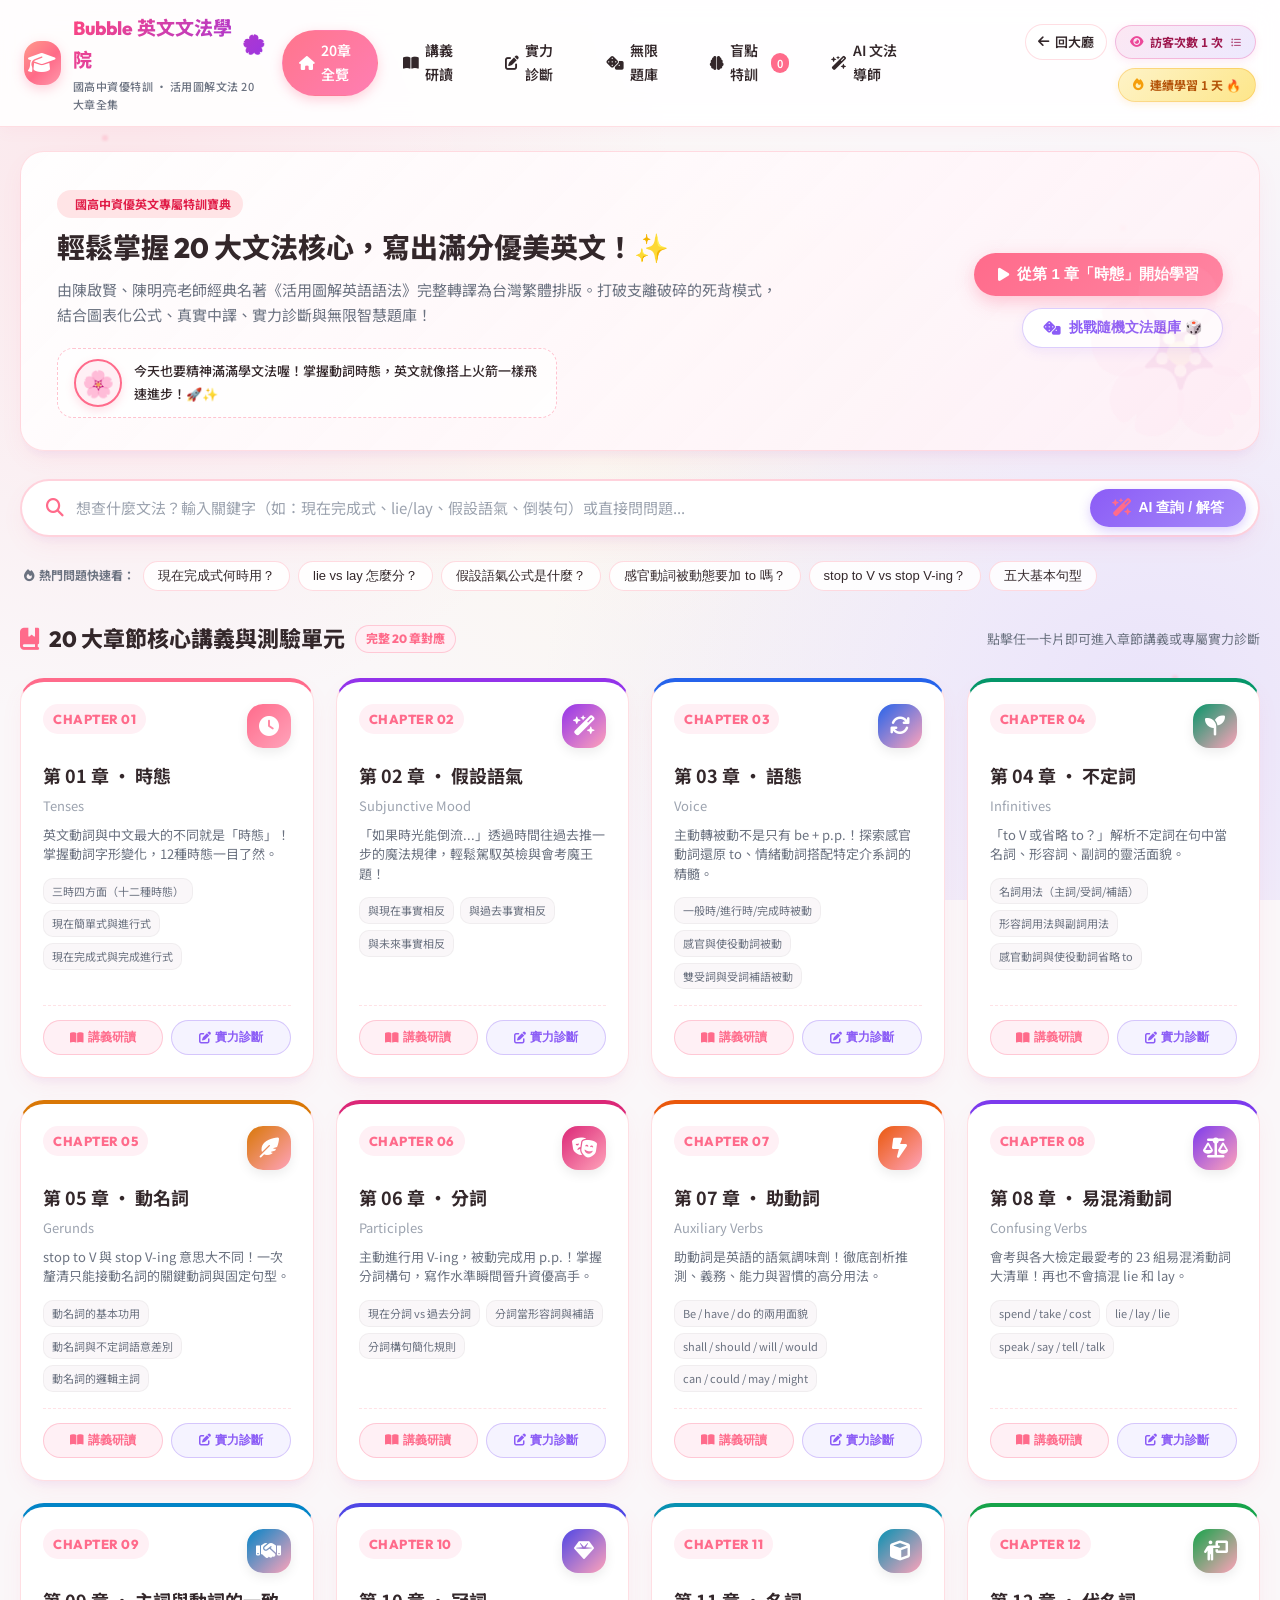
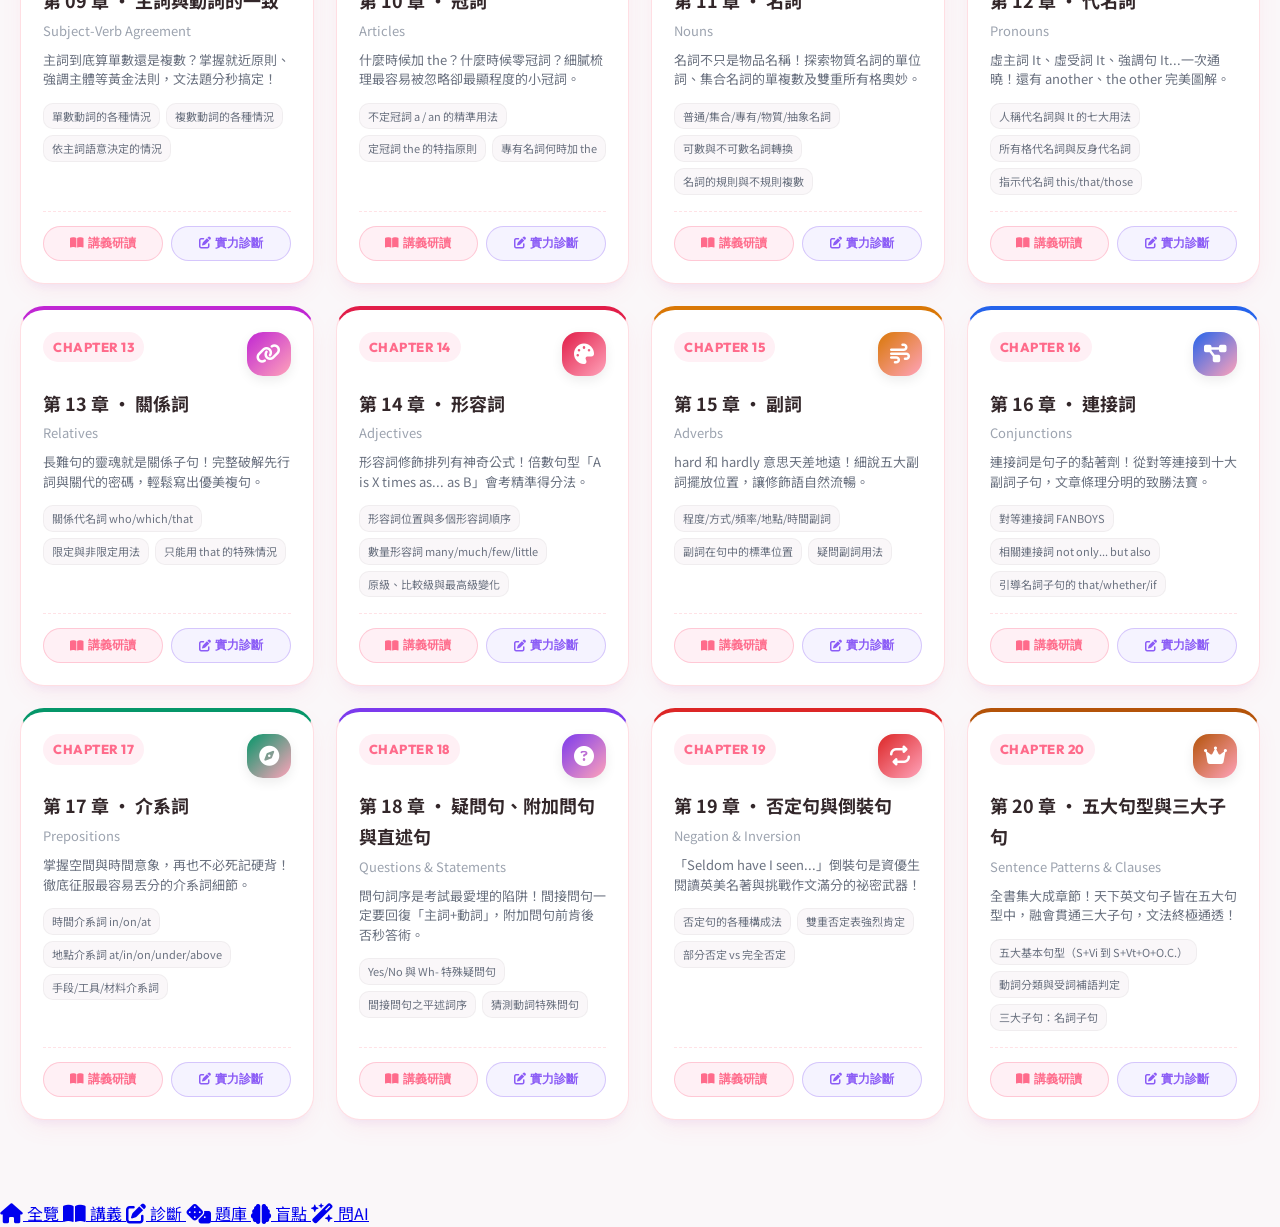
==== commit 73aa9c22: "feat(english): include device and browser verification to distinguish different students sharing the" ====
--- a/english/index.html
+++ b/english/index.html
@@ -455,7 +455,7 @@
           </div>
           <div>
             <h3 id="quiz-user-modal-title" style="font-size: 18px; font-weight: 800; color: var(--text-main); margin: 0;">測驗學員身分登入 ／ 切換 🌸</h3>
-            <p style="font-size: 12px; color: var(--text-muted); margin: 2px 0 0 0;">同 IP 同日內僅需設定一次，後續各章節測驗皆自動延用同一位學員身分</p>
+            <p style="font-size: 12px; color: var(--text-muted); margin: 2px 0 0 0;">同 IP + 同機器與瀏覽器在同一天內僅需設定一次，後續各章節測驗皆自動延用同一學員身分</p>
           </div>
         </div>
         <button id="quiz-user-modal-close-btn" class="btn-tool" onclick="window.app.closeQuizUserModal()" style="padding: 6px 10px; display: none;" title="關閉視窗">
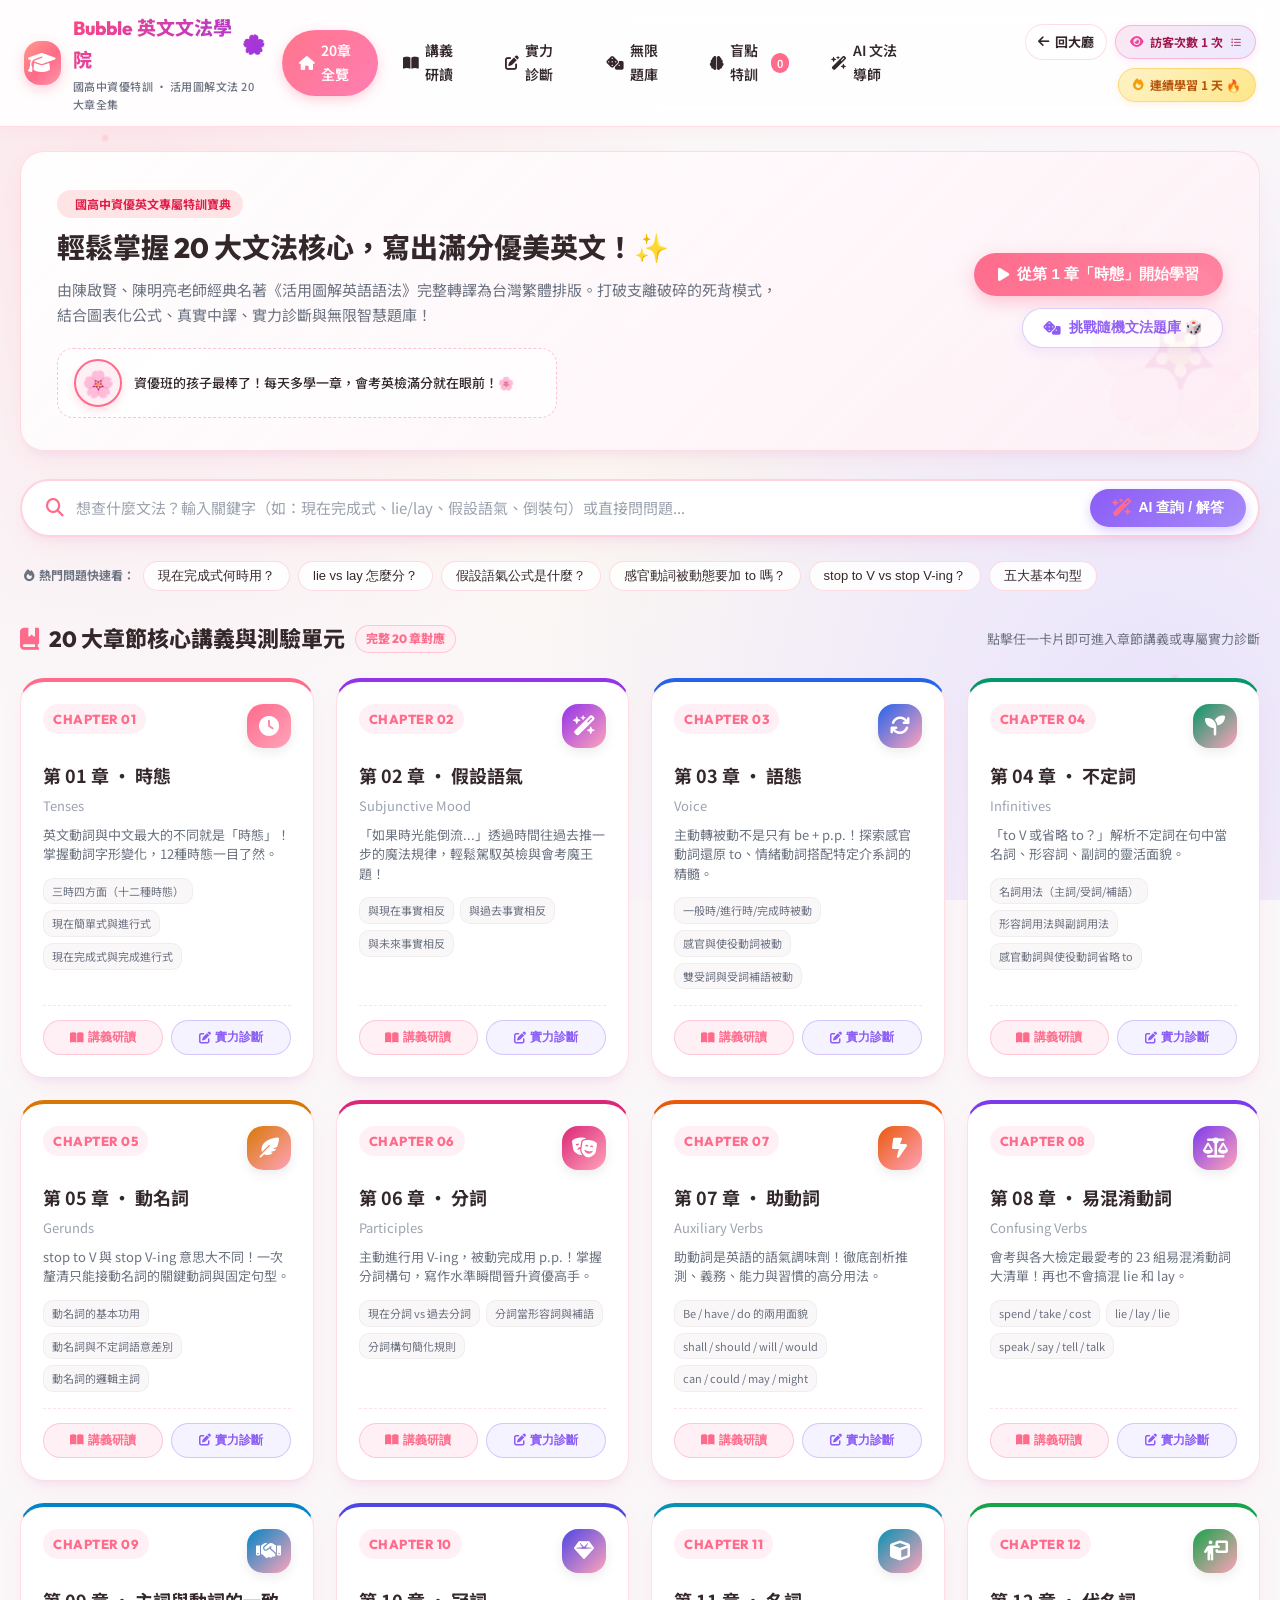
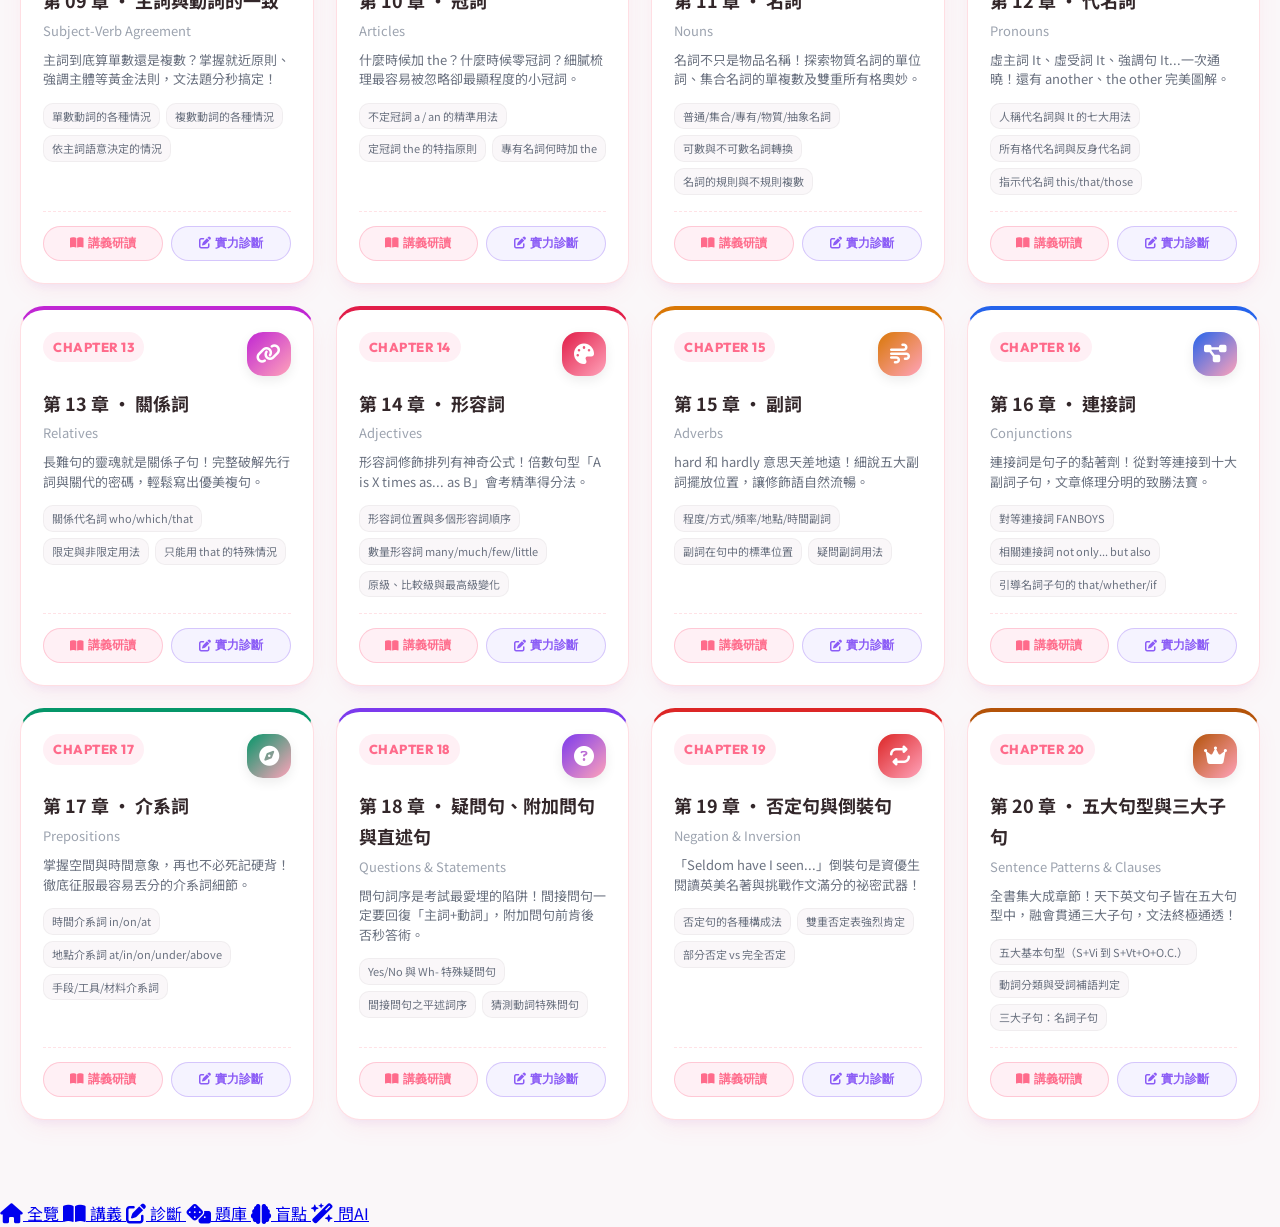
==== commit 26dcd0a0: "fix(english): remove nav-link class from back-to-hall button, add direct onclick handler and cache b" ====
--- a/english/index.html
+++ b/english/index.html
@@ -60,7 +60,7 @@
     </nav>
 
     <div class="header-right-group" style="display: flex; align-items: center; gap: 8px; flex-wrap: wrap; justify-content: flex-end;">
-      <a class="nav-link" href="../index.html" style="background: rgba(255,255,255,0.7); border: 1px solid var(--border-card); font-size: 13px; padding: 6px 12px;" title="返回國中學科全能特訓大廳">
+      <a class="btn-back-hall" href="../index.html" onclick="window.location.href='../index.html'; return false;" style="background: rgba(255,255,255,0.7); border: 1px solid var(--border-card); font-size: 13px; padding: 6px 12px; display: inline-flex; align-items: center; gap: 6px; border-radius: var(--radius-pill); font-weight: 700; color: var(--text-main); text-decoration: none; cursor: pointer; transition: all 0.2s;" title="返回國中學科全能特訓大廳">
         <i class="fa-solid fa-arrow-left"></i> 回大廳
       </a>
       <div class="visitor-badge" onclick="window.app && window.app.openVisitorLogModal()" style="cursor: pointer;" title="點擊查看所有訪客 IP 紀錄清單 📋（同 IP 同日僅計 1 次）">
@@ -584,12 +584,12 @@
   </nav>
 
   <!-- Application Scripts -->
-  <script src="js/chapters-meta.js"></script>
-  <script src="js/reader.js"></script>
-  <script src="js/quiz-engine.js"></script>
-  <script src="js/generator.js"></script>
-  <script src="js/ai-tutor.js"></script>
-  <script src="js/mistake-analyzer.js"></script>
-  <script src="js/app.js"></script>
+  <script src="js/chapters-meta.js?v=20261026_01"></script>
+  <script src="js/reader.js?v=20261026_01"></script>
+  <script src="js/quiz-engine.js?v=20261026_01"></script>
+  <script src="js/generator.js?v=20261026_01"></script>
+  <script src="js/ai-tutor.js?v=20261026_01"></script>
+  <script src="js/mistake-analyzer.js?v=20261026_01"></script>
+  <script src="js/app.js?v=20261026_01"></script>
 </body>
 </html>
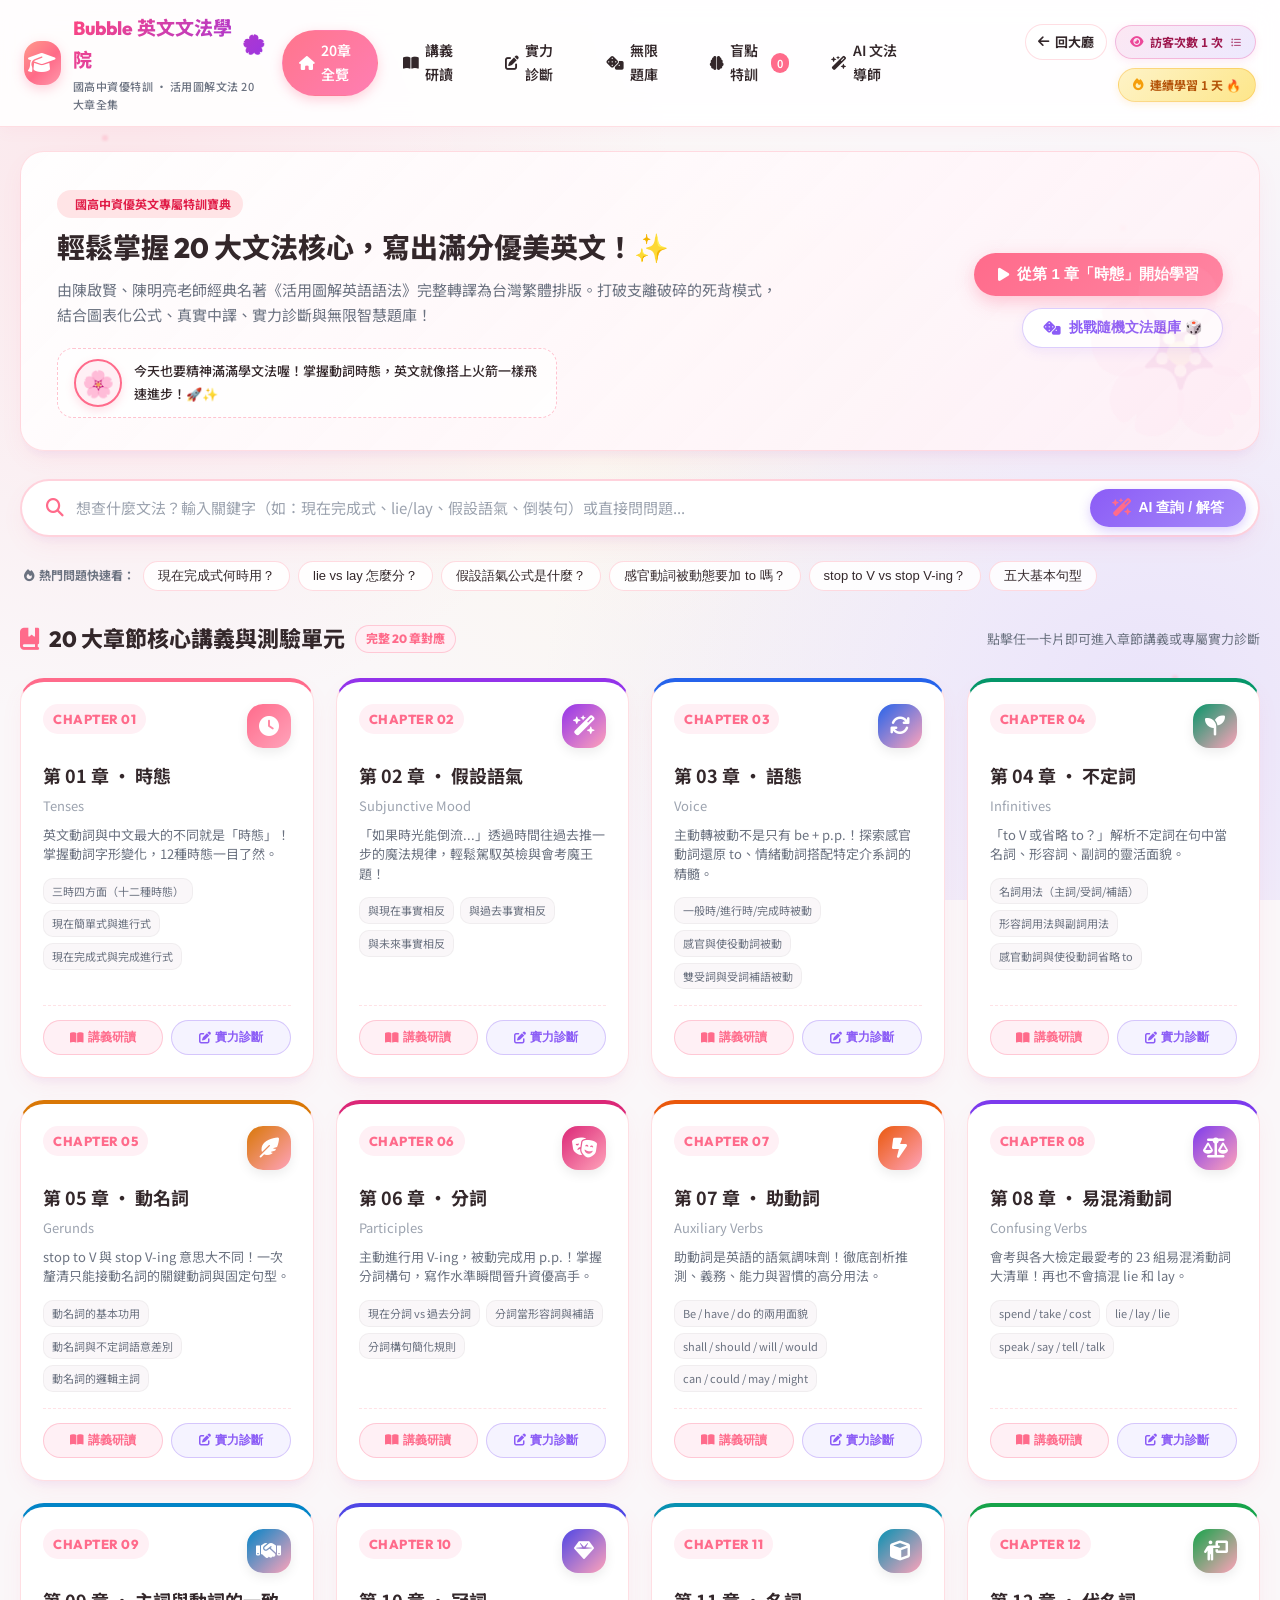
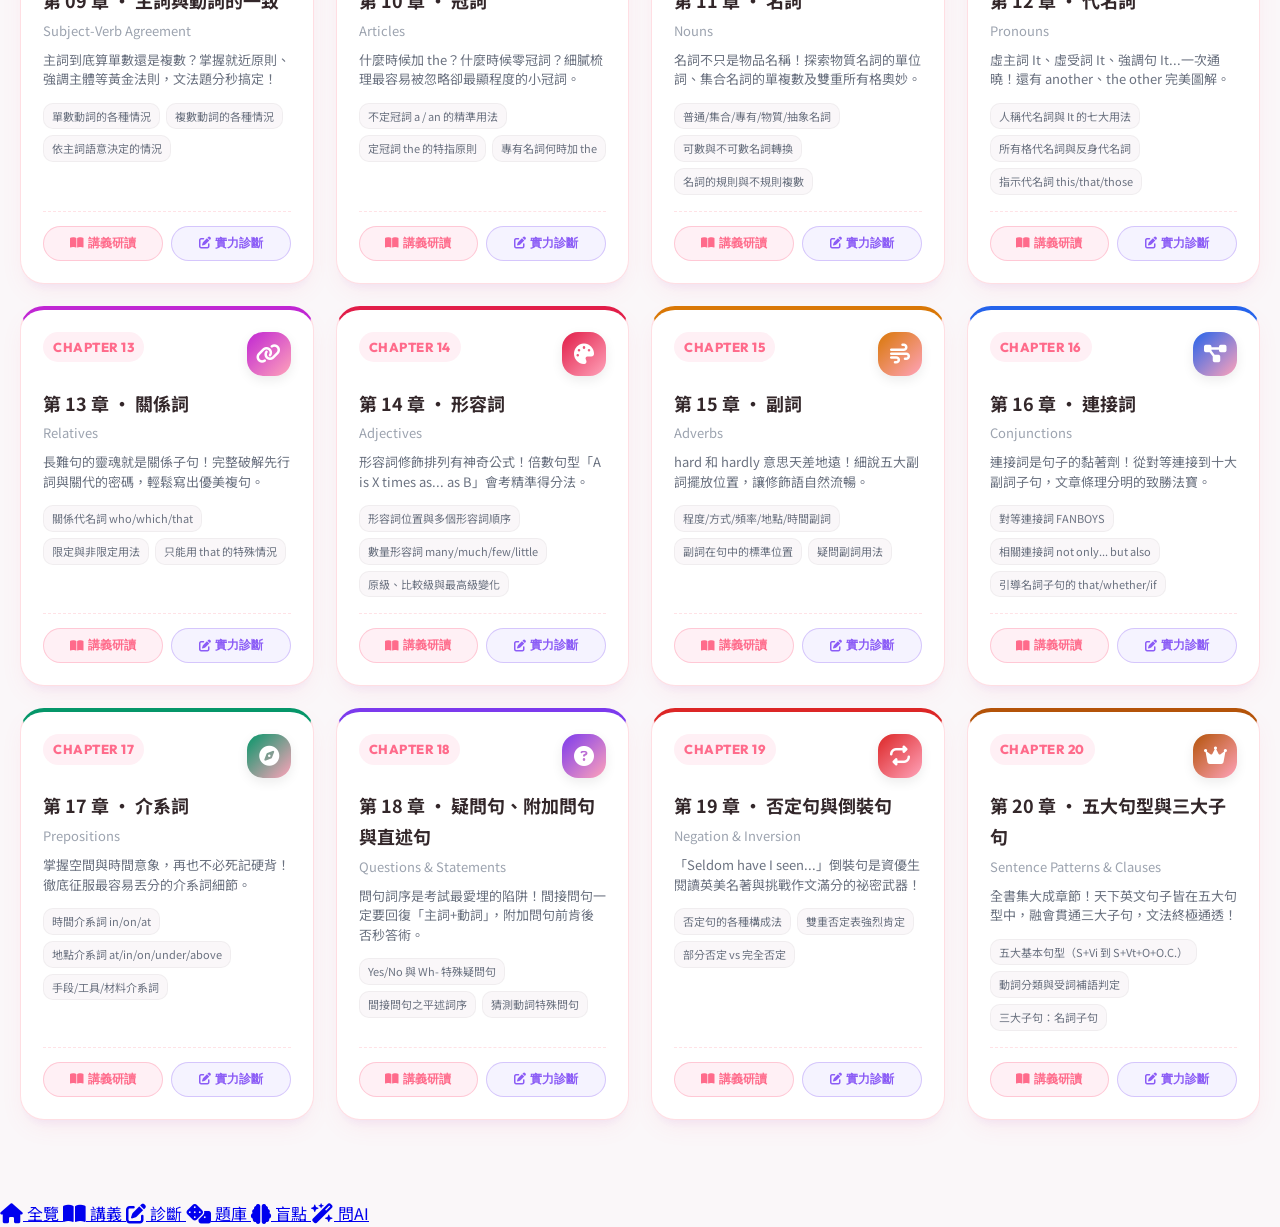
==== commit e663860d: "feat(english): upgrade TTS engine to high-fidelity cloud neural audio with natural voice fallback" ====
--- a/english/index.html
+++ b/english/index.html
@@ -584,12 +584,12 @@
   </nav>
 
   <!-- Application Scripts -->
-  <script src="js/chapters-meta.js?v=20261026_01"></script>
-  <script src="js/reader.js?v=20261026_01"></script>
-  <script src="js/quiz-engine.js?v=20261026_01"></script>
-  <script src="js/generator.js?v=20261026_01"></script>
-  <script src="js/ai-tutor.js?v=20261026_01"></script>
-  <script src="js/mistake-analyzer.js?v=20261026_01"></script>
-  <script src="js/app.js?v=20261026_01"></script>
+  <script src="js/chapters-meta.js?v=20261026_02"></script>
+  <script src="js/reader.js?v=20261026_02"></script>
+  <script src="js/quiz-engine.js?v=20261026_02"></script>
+  <script src="js/generator.js?v=20261026_02"></script>
+  <script src="js/ai-tutor.js?v=20261026_02"></script>
+  <script src="js/mistake-analyzer.js?v=20261026_02"></script>
+  <script src="js/app.js?v=20261026_02"></script>
 </body>
 </html>
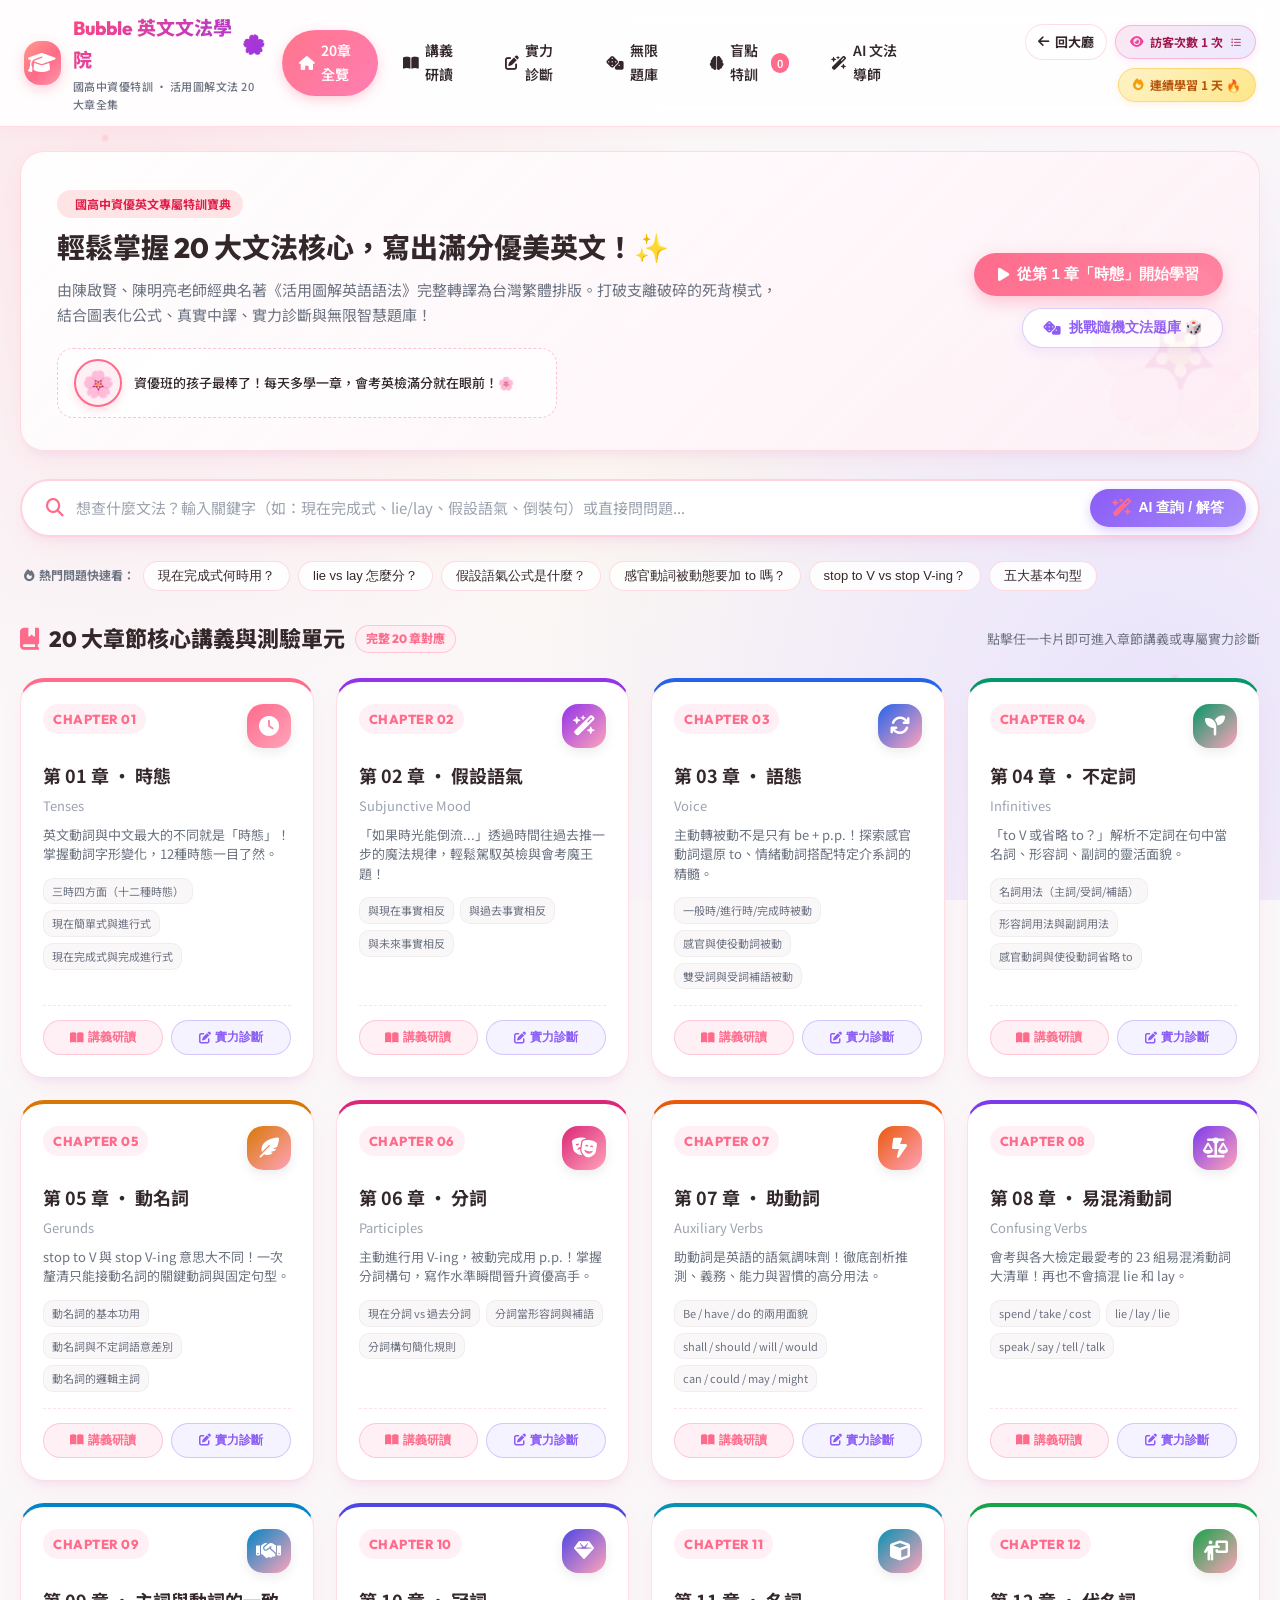
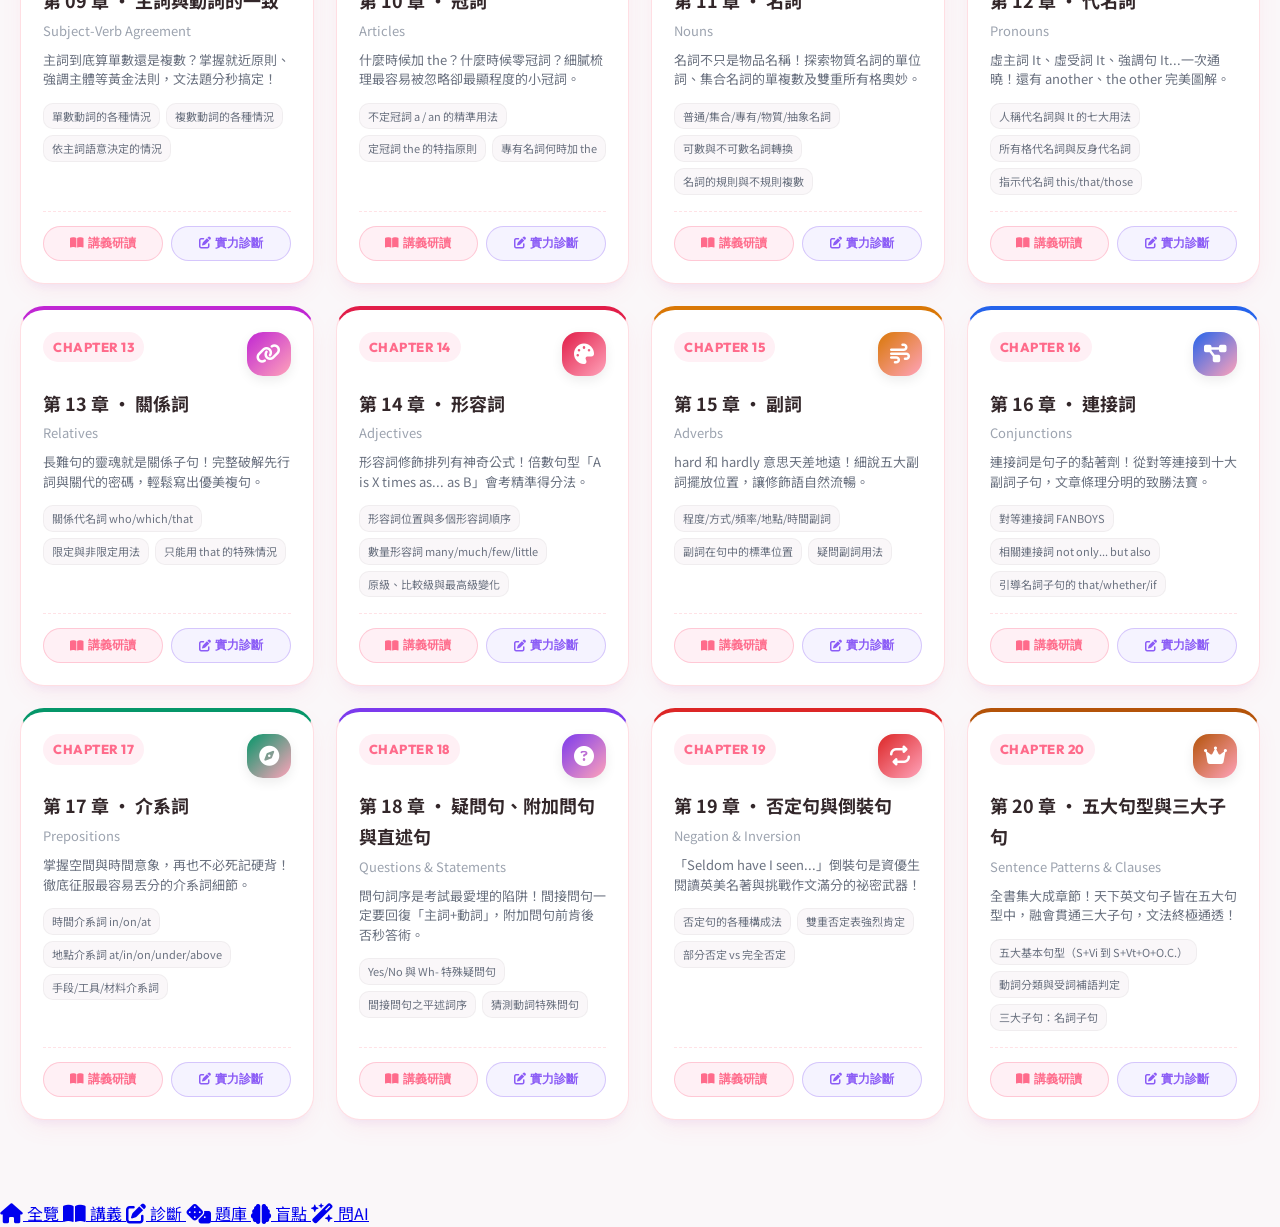
==== commit 4f16ef6d: "feat(english): integrate live Google Gemini API dual-engine support with 20-chapter lecture navigati" ====
--- a/english/index.html
+++ b/english/index.html
@@ -414,13 +414,19 @@
             <div class="chat-mentor-info">
               <div class="mascot-avatar" style="width: 40px; height: 40px; font-size: 22px;">🌸</div>
               <div>
-                <h3 style="font-size: 16px; font-weight: 700; color: var(--text-main);">Bubble 老師 (AI 英文文法導師)</h3>
-                <p style="font-size: 12px; color: var(--text-muted);">24 小時線上解答任何文法疑難雜症 · 全站搜尋</p>
+                <h3 style="font-size: 16px; font-weight: 700; color: var(--text-main); margin: 0; display: flex; align-items: center; gap: 6px;">
+                  <span>Bubble 老師 (AI 英文文法導師)</span>
+                  <span id="gemini-status-badge" style="font-size: 11px; padding: 2px 8px; border-radius: 99px; background: #EEF2FF; color: #4F46E5; border: 1px solid #C7D2FE; font-weight: 700;">
+                    <i class="fa-solid fa-sparkles"></i> 雙引擎：20章講義導航 + Gemini 智慧解析
+                  </span>
+                </h3>
+                <p style="font-size: 12px; color: var(--text-muted); margin: 2px 0 0 0;">隨時解答文法疑難雜症 · 提供原書對應章節與深度即時解答</p>
               </div>
             </div>
-            <div style="font-size: 12px; color: #10B981; font-weight: 600; display: flex; align-items: center; gap: 4px;">
-              <span style="width: 8px; height: 8px; background: #10B981; border-radius: 50%; display: inline-block;"></span>
-              在線為妳解答
+            <div style="display: flex; align-items: center; gap: 8px;">
+              <button class="btn-tool" onclick="window.app.openGeminiKeyModal()" style="font-size: 12px; padding: 4px 10px;" title="設定自訂 Google Gemini API Key（選填）">
+                <i class="fa-solid fa-key" style="color: #F59E0B;"></i> API Key 設定
+              </button>
             </div>
           </div>
 
@@ -444,6 +450,54 @@
     </section>
 
   </main>
+
+  <!-- Gemini API Key Settings Modal -->
+  <div class="visitor-modal-overlay" id="gemini-key-modal" onclick="if(event.target===this) window.app.closeGeminiKeyModal()" style="display: none; z-index: 2200;">
+    <div class="visitor-modal-card" style="max-width: 520px;">
+      <div class="visitor-modal-header">
+        <div style="display: flex; align-items: center; gap: 10px;">
+          <div style="width: 38px; height: 38px; border-radius: 12px; background: linear-gradient(135deg, #4F46E5, #9333EA); color: #fff; display: flex; align-items: center; justify-content: center; font-size: 18px;">
+            <i class="fa-solid fa-sparkles"></i>
+          </div>
+          <div>
+            <h3 style="font-size: 18px; font-weight: 800; color: var(--text-main); margin: 0;">Gemini 雙引擎 AI 設定 🌸</h3>
+            <p style="font-size: 12px; color: var(--text-muted); margin: 2px 0 0 0;">可串接您專屬的 Google Gemini API Key 獲得無限制最新即時解答</p>
+          </div>
+        </div>
+        <button class="btn-tool" onclick="window.app.closeGeminiKeyModal()" style="padding: 6px 10px;">
+          <i class="fa-solid fa-xmark"></i>
+        </button>
+      </div>
+
+      <div class="visitor-modal-body" style="padding: 22px 24px;">
+        <p style="font-size: 13.5px; color: var(--text-main); line-height: 1.6; margin-top: 0;">
+          AI 文法導師在回答問題時，會<strong>自動搜尋全書 20 個章節的重點講義</strong>並提供一鍵跳轉按鈕；若設定了 Gemini API Key，還會即時呼叫 <strong>Google Gemini 最新模型</strong> 為妳生成超詳盡的名師問答！
+        </p>
+
+        <div style="margin: 16px 0;">
+          <label style="display: block; font-size: 13px; font-weight: 700; color: var(--text-main); margin-bottom: 6px;">
+            <i class="fa-solid fa-key" style="color: #F59E0B;"></i> Google Gemini API Key：
+          </label>
+          <input type="password" id="gemini-api-key-input" class="setting-select" placeholder="AIzaSy... (僅存於您的本地瀏覽器，不會上傳 GitHub)" style="font-family: monospace; font-size: 14px;">
+          <div style="font-size: 11.5px; color: var(--text-muted); margin-top: 6px;">
+            💡 還沒有 Key 嗎？可至 <a href="https://aistudio.google.com/app/apikey" target="_blank" style="color: var(--primary); font-weight: 700; text-decoration: underline;">Google AI Studio</a> 免費申請。
+          </div>
+        </div>
+
+        <div style="display: flex; justify-content: space-between; align-items: center; gap: 8px; margin-top: 20px;">
+          <button class="btn-tool" onclick="window.app.clearGeminiApiKey()" style="color: #EF4444;">
+            <i class="fa-solid fa-trash-can"></i> 清除 Key
+          </button>
+          <div style="display: flex; gap: 8px;">
+            <button class="btn-secondary" onclick="window.app.closeGeminiKeyModal()">取消</button>
+            <button class="btn-primary" onclick="window.app.saveGeminiApiKey()">
+              <i class="fa-solid fa-check"></i> 儲存設定
+            </button>
+          </div>
+        </div>
+      </div>
+    </div>
+  </div>
 
   <!-- Quiz Student Identity Prompt Modal -->
   <div class="visitor-modal-overlay" id="quiz-user-modal" onclick="if(event.target===this && window.app.canDismissQuizUserModal) window.app.closeQuizUserModal()" style="display: none; z-index: 2100;">
@@ -584,12 +638,12 @@
   </nav>
 
   <!-- Application Scripts -->
-  <script src="js/chapters-meta.js?v=20261026_02"></script>
-  <script src="js/reader.js?v=20261026_02"></script>
-  <script src="js/quiz-engine.js?v=20261026_02"></script>
-  <script src="js/generator.js?v=20261026_02"></script>
-  <script src="js/ai-tutor.js?v=20261026_02"></script>
-  <script src="js/mistake-analyzer.js?v=20261026_02"></script>
-  <script src="js/app.js?v=20261026_02"></script>
+  <script src="js/chapters-meta.js?v=20261026_03"></script>
+  <script src="js/reader.js?v=20261026_03"></script>
+  <script src="js/quiz-engine.js?v=20261026_03"></script>
+  <script src="js/generator.js?v=20261026_03"></script>
+  <script src="js/ai-tutor.js?v=20261026_03"></script>
+  <script src="js/mistake-analyzer.js?v=20261026_03"></script>
+  <script src="js/app.js?v=20261026_03"></script>
 </body>
 </html>
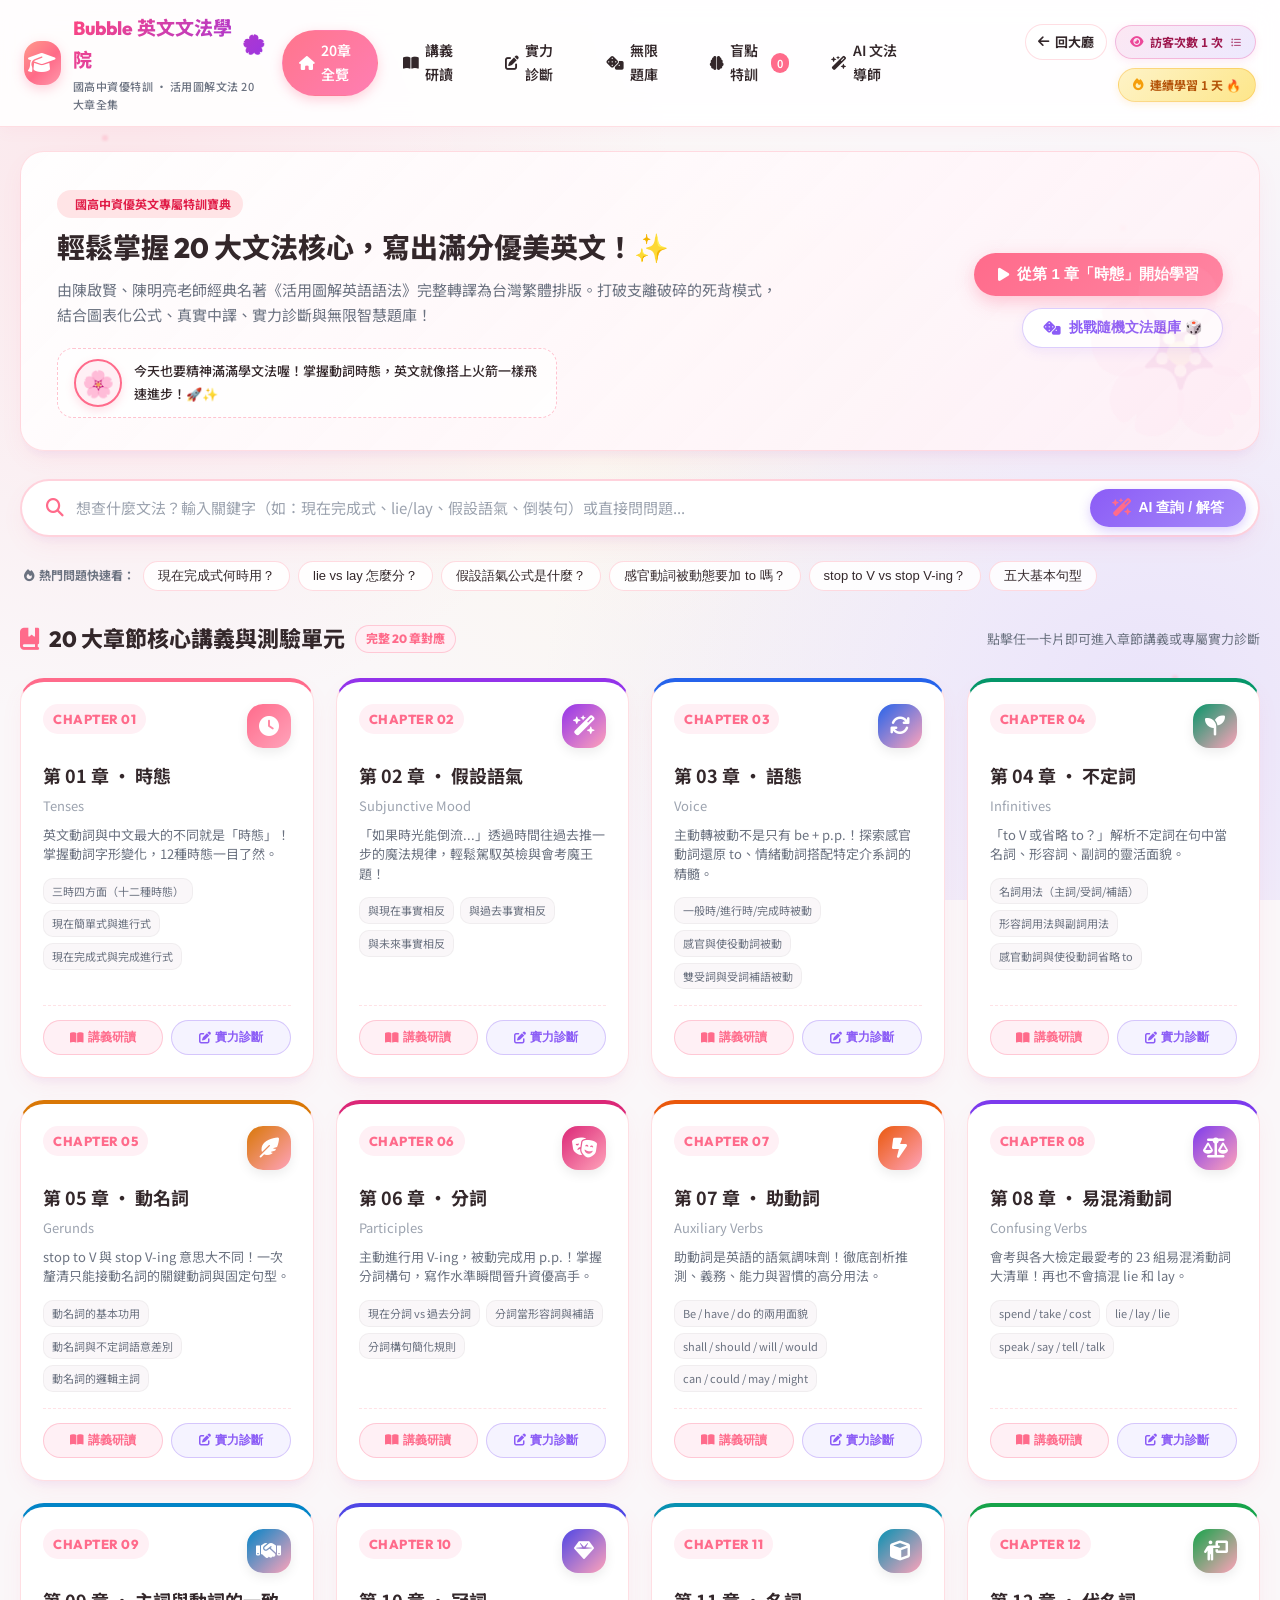
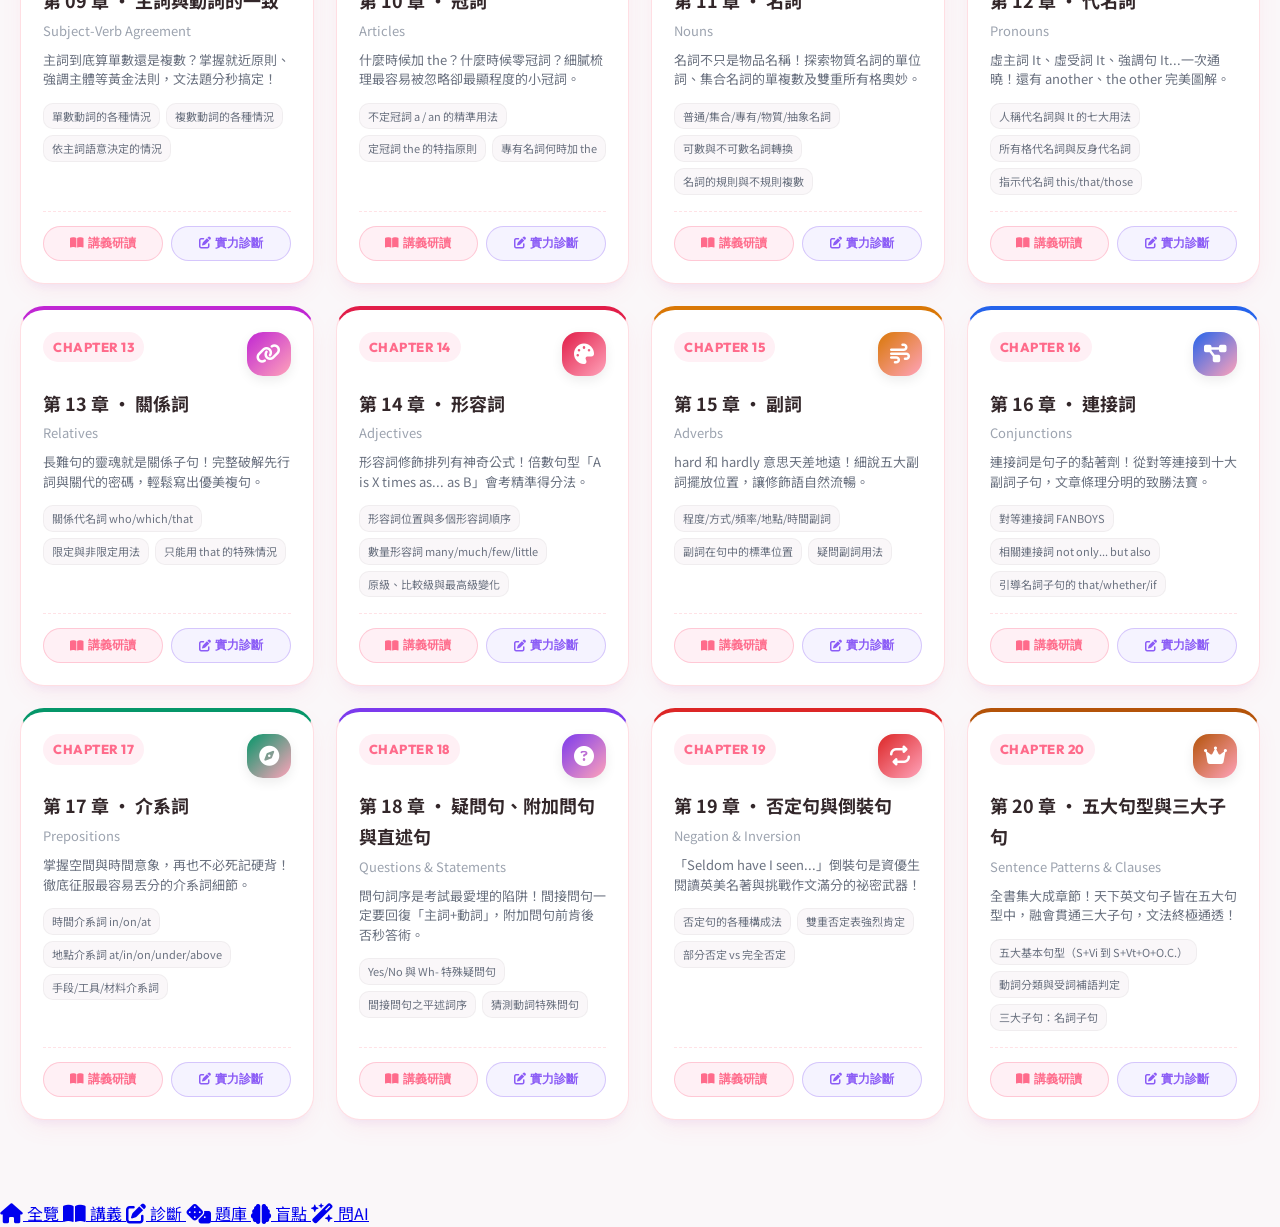
==== commit 60af1a5e: "fix(english): upgrade visitor cloud synchronization to multi-device real-time sync hub and different" ====
--- a/english/index.html
+++ b/english/index.html
@@ -417,7 +417,7 @@
                 <h3 style="font-size: 16px; font-weight: 700; color: var(--text-main); margin: 0; display: flex; align-items: center; gap: 6px;">
                   <span>Bubble 老師 (AI 英文文法導師)</span>
                   <span id="gemini-status-badge" style="font-size: 11px; padding: 2px 8px; border-radius: 99px; background: #EEF2FF; color: #4F46E5; border: 1px solid #C7D2FE; font-weight: 700;">
-                    <i class="fa-solid fa-sparkles"></i> 雙引擎：20章講義導航 + Gemini 智慧解析
+                    <i class="fa-solid fa-sparkles"></i> 雙導航：教材20章對照 + Google 即時 Gemini AI
                   </span>
                 </h3>
                 <p style="font-size: 12px; color: var(--text-muted); margin: 2px 0 0 0;">隨時解答文法疑難雜症 · 提供原書對應章節與深度即時解答</p>
@@ -638,12 +638,12 @@
   </nav>
 
   <!-- Application Scripts -->
-  <script src="js/chapters-meta.js?v=20261026_03"></script>
-  <script src="js/reader.js?v=20261026_03"></script>
-  <script src="js/quiz-engine.js?v=20261026_03"></script>
-  <script src="js/generator.js?v=20261026_03"></script>
-  <script src="js/ai-tutor.js?v=20261026_03"></script>
-  <script src="js/mistake-analyzer.js?v=20261026_03"></script>
-  <script src="js/app.js?v=20261026_03"></script>
+  <script src="js/chapters-meta.js?v=20261026_05"></script>
+  <script src="js/reader.js?v=20261026_05"></script>
+  <script src="js/quiz-engine.js?v=20261026_05"></script>
+  <script src="js/generator.js?v=20261026_05"></script>
+  <script src="js/ai-tutor.js?v=20261026_05"></script>
+  <script src="js/mistake-analyzer.js?v=20261026_05"></script>
+  <script src="js/app.js?v=20261026_05"></script>
 </body>
 </html>
